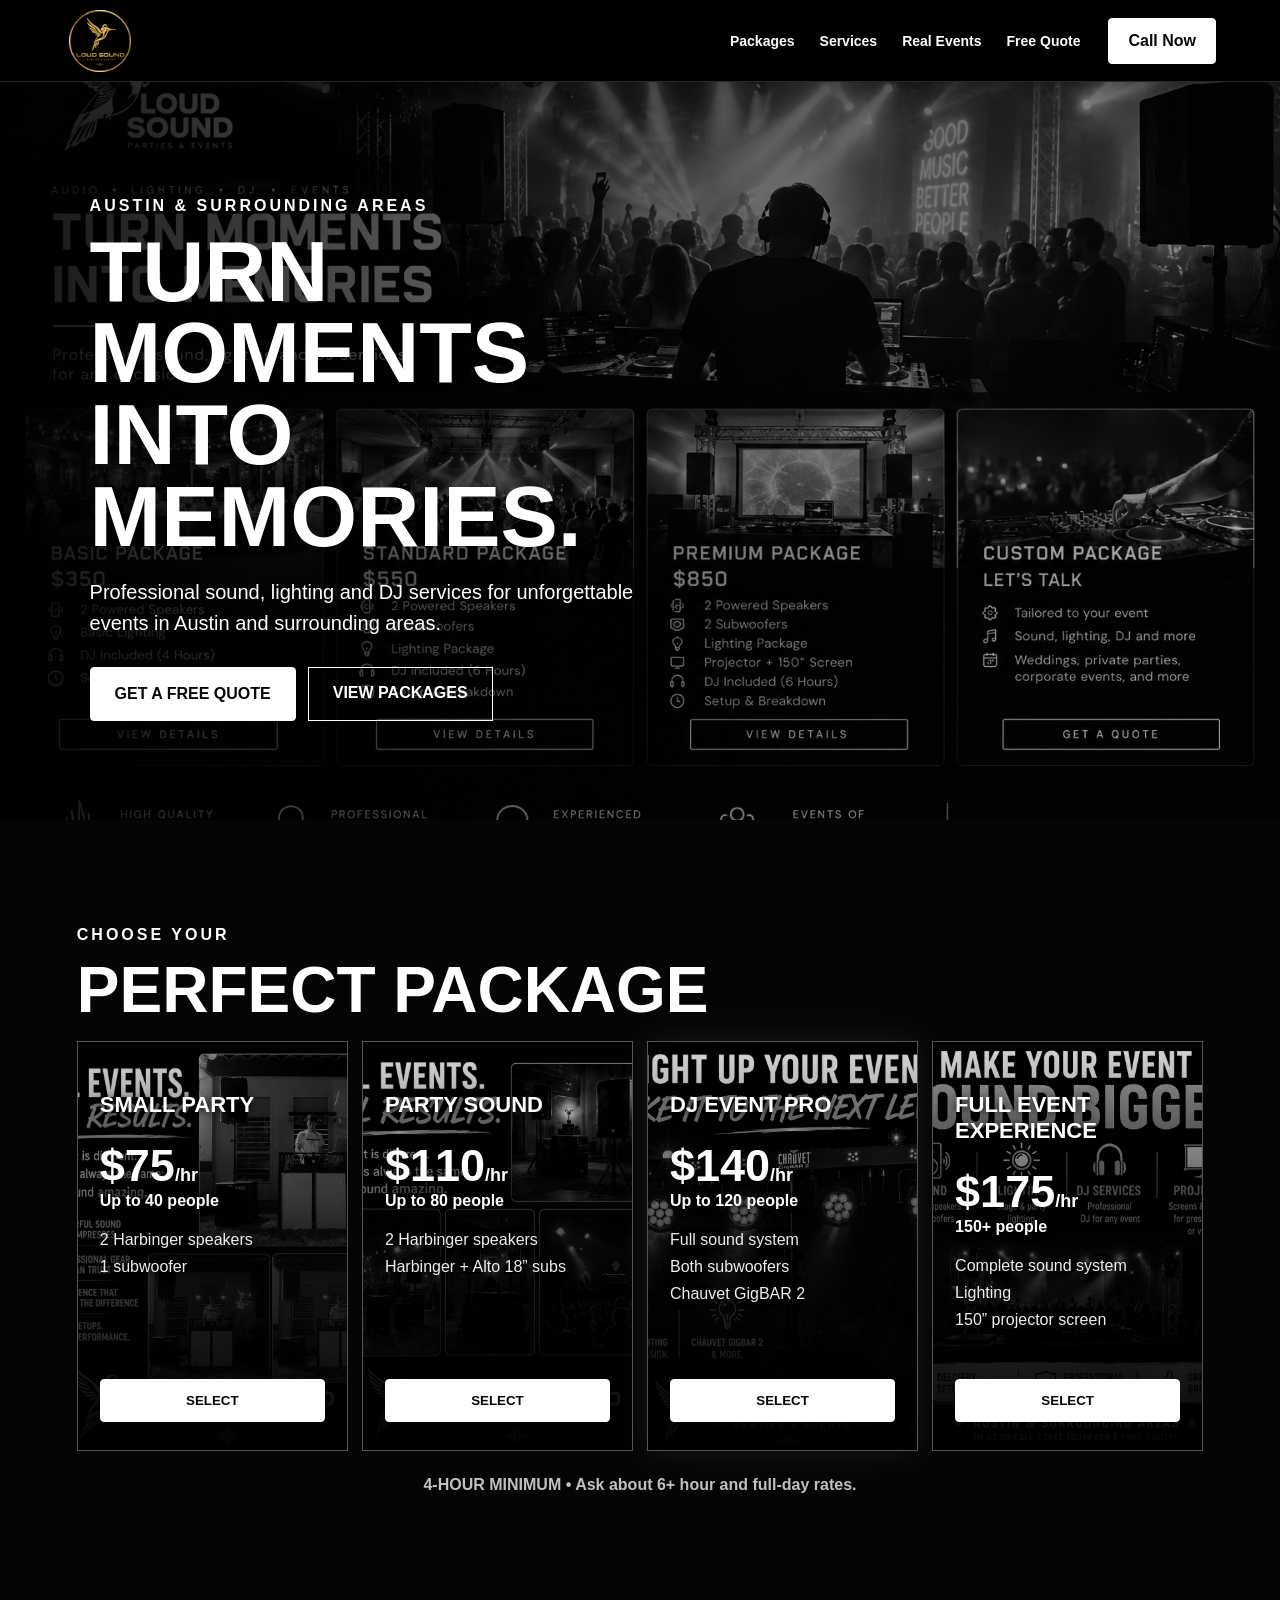
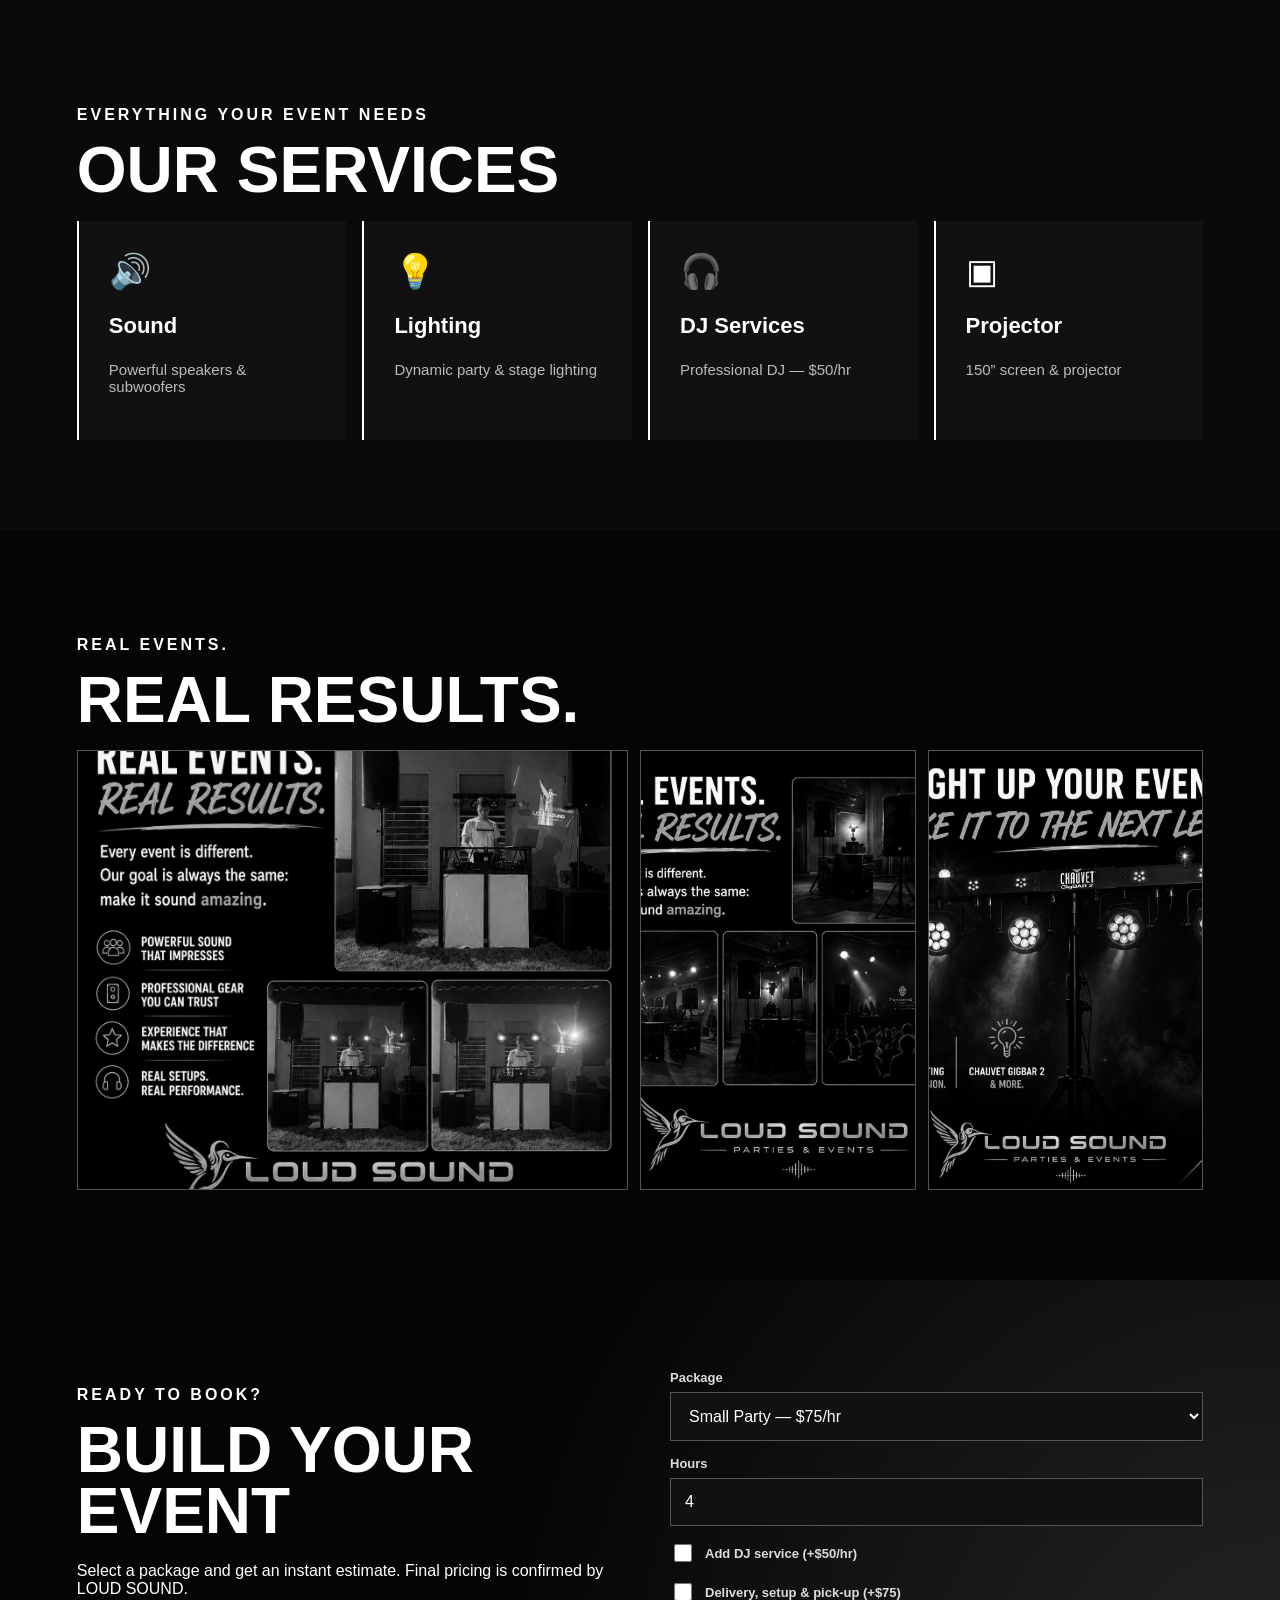
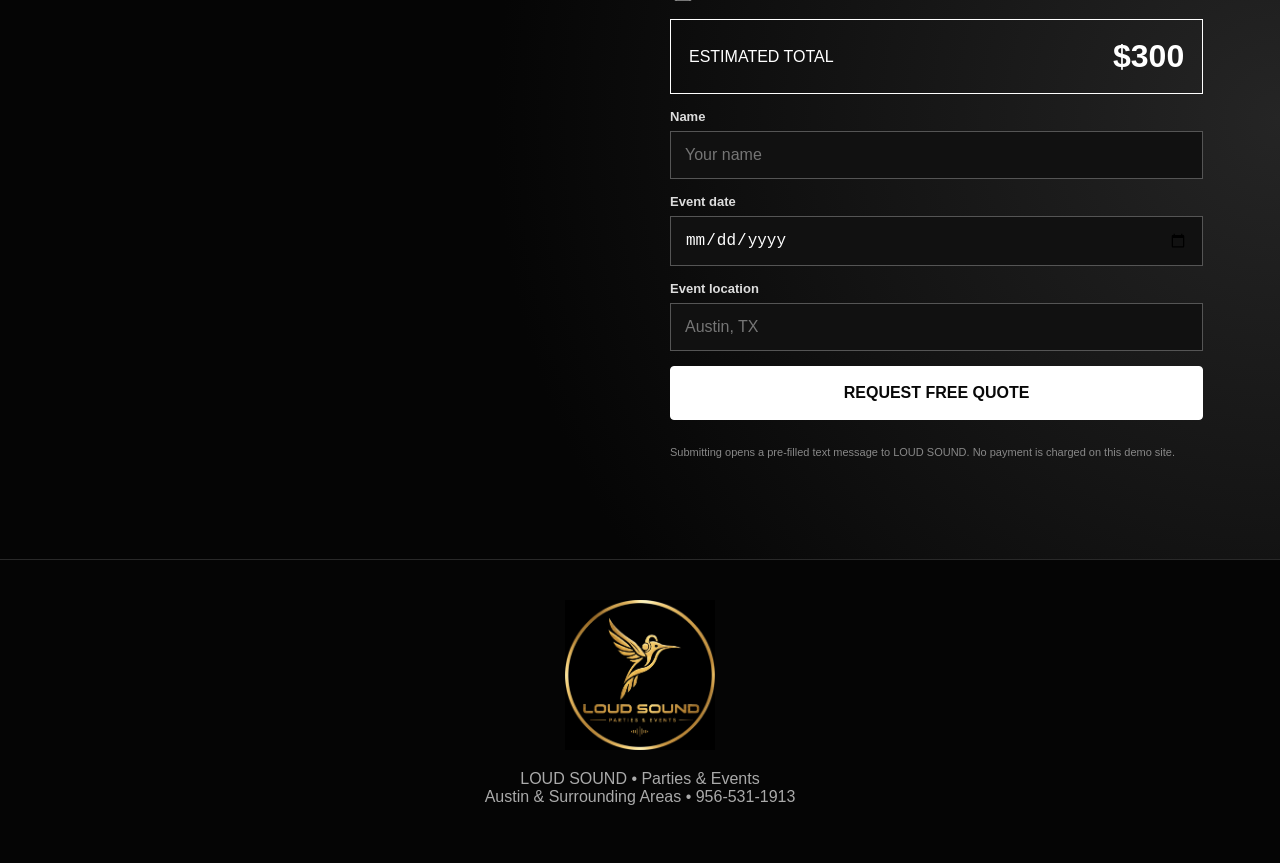
==== loud-sound-site/index.html @ 15656f8d "Add files via upload" ====
<!doctype html>
<html lang="en">
<head>
<meta charset="utf-8"><meta name="viewport" content="width=device-width,initial-scale=1">
<title>LOUD SOUND | Parties & Events</title>
<link rel="stylesheet" href="styles.css">
</head>
<body>
<header>
  <img class="logo" src="assets/E54BDA47-9BDC-4782-9BD8-4FC341D294BD.png" alt="Loud Sound logo">
  <nav><a href="#packages">Packages</a><a href="#services">Services</a><a href="#events">Real Events</a><a href="#quote">Free Quote</a></nav>
  <a class="btn" href="tel:+19565311913">Call Now</a>
</header>

<main>
<section class="hero">
 <div class="shade"></div>
 <div class="hero-content">
   <p class="eyebrow">AUSTIN & SURROUNDING AREAS</p>
   <h1>TURN MOMENTS<br><span>INTO MEMORIES.</span></h1>
   <p>Professional sound, lighting and DJ services for unforgettable events in Austin and surrounding areas.</p>
   <div class="actions"><a class="btn big" href="#quote">GET A FREE QUOTE</a><a class="ghost big" href="#packages">VIEW PACKAGES</a></div>
 </div>
</section>

<section id="packages" class="section">
 <p class="eyebrow">CHOOSE YOUR</p><h2>PERFECT <span>PACKAGE</span></h2>
 <div class="cards">
  <article class="card"><h3>Small Party</h3><div class="price">$75<span>/hr</span></div><b>Up to 40 people</b><p>2 Harbinger speakers<br>1 subwoofer</p><button data-package="Small Party" data-rate="75">SELECT</button></article>
  <article class="card"><h3>Party Sound</h3><div class="price">$110<span>/hr</span></div><b>Up to 80 people</b><p>2 Harbinger speakers<br>Harbinger + Alto 18” subs</p><button data-package="Party Sound" data-rate="110">SELECT</button></article>
  <article class="card featured"><h3>DJ Event Pro</h3><div class="price">$140<span>/hr</span></div><b>Up to 120 people</b><p>Full sound system<br>Both subwoofers<br>Chauvet GigBAR 2</p><button data-package="DJ Event Pro" data-rate="140">SELECT</button></article>
  <article class="card"><h3>Full Event Experience</h3><div class="price">$175<span>/hr</span></div><b>150+ people</b><p>Complete sound system<br>Lighting<br>150” projector screen</p><button data-package="Full Event Experience" data-rate="175">SELECT</button></article>
 </div>
 <p class="minimum">4-HOUR MINIMUM • Ask about 6+ hour and full-day rates.</p>
</section>

<section id="services" class="section dark">
 <p class="eyebrow">EVERYTHING YOUR EVENT NEEDS</p><h2>OUR <span>SERVICES</span></h2>
 <div class="services">
  <div>🔊<h3>Sound</h3><p>Powerful speakers & subwoofers</p></div>
  <div>💡<h3>Lighting</h3><p>Dynamic party & stage lighting</p></div>
  <div>🎧<h3>DJ Services</h3><p>Professional DJ — $50/hr</p></div>
  <div>▣<h3>Projector</h3><p>150” screen & projector</p></div>
 </div>
</section>

<section id="events" class="section">
 <p class="eyebrow">REAL EVENTS.</p><h2>REAL <span>RESULTS.</span></h2>
 <div class="gallery">
   <img src="assets/34409E41-3EBE-449E-A57C-2C82288E6B5F.jpeg" alt="Loud Sound event">
   <img src="assets/234F46CE-73BF-428A-83E0-2ACF09E4C75F.jpeg" alt="Event sound setup">
   <img src="assets/3259610C-8F68-4B33-BF5E-3EFCB8B640C1.jpeg" alt="Event lighting">
 </div>
</section>

<section id="quote" class="section quote">
 <div>
  <p class="eyebrow">READY TO BOOK?</p><h2>BUILD YOUR <span>EVENT</span></h2>
  <p>Select a package and get an instant estimate. Final pricing is confirmed by LOUD SOUND.</p>
 </div>
 <form id="quoteForm">
  <label>Package<select id="package">
    <option value="75">Small Party — $75/hr</option><option value="110">Party Sound — $110/hr</option>
    <option value="140">DJ Event Pro — $140/hr</option><option value="175">Full Event Experience — $175/hr</option>
  </select></label>
  <label>Hours<input id="hours" type="number" min="4" value="4"></label>
  <label class="check"><input id="dj" type="checkbox"> Add DJ service (+$50/hr)</label>
  <label class="check"><input id="delivery" type="checkbox"> Delivery, setup & pick-up (+$75)</label>
  <div class="estimate">ESTIMATED TOTAL <strong id="total">$300</strong></div>
  <label>Name<input id="name" required placeholder="Your name"></label>
  <label>Event date<input id="date" type="date"></label>
  <label>Event location<input id="location" placeholder="Austin, TX"></label>
  <button class="submit" type="submit">REQUEST FREE QUOTE</button>
  <p class="fine">Submitting opens a pre-filled text message to LOUD SOUND. No payment is charged on this demo site.</p>
 </form>
</section>
</main>

<footer><img src="assets/E54BDA47-9BDC-4782-9BD8-4FC341D294BD.png" alt=""><p>LOUD SOUND • Parties & Events<br>Austin & Surrounding Areas • 956-531-1913</p></footer>
<script src="script.js"></script>
</body></html>
---- loud-sound-site/styles.css ----
*{box-sizing:border-box}html{scroll-behavior:smooth}body{margin:0;background:#050505;color:#fff;font-family:Arial,Helvetica,sans-serif}a{color:inherit;text-decoration:none}header{height:82px;display:flex;align-items:center;gap:28px;padding:10px 5vw;position:sticky;top:0;z-index:20;background:rgba(0,0,0,.92);border-bottom:1px solid #2a210d}.logo{width:72px;height:62px;object-fit:contain}nav{display:flex;gap:25px;margin-left:auto}nav a{font-size:14px;font-weight:700}.btn,.card button,.submit{background:linear-gradient(135deg,#c88708,#ffd766);color:#080808;border:0;padding:13px 19px;font-weight:900;border-radius:4px;cursor:pointer}.hero{min-height:76vh;position:relative;display:flex;align-items:center;background:url('assets/99D091D6-4FCC-42ED-9CE7-11D3C9F024B0.jpeg') center/cover}.shade{position:absolute;inset:0;background:linear-gradient(90deg,rgba(0,0,0,.96) 10%,rgba(0,0,0,.55),rgba(0,0,0,.2))}.hero-content{position:relative;max-width:760px;padding:70px 7vw}.eyebrow{letter-spacing:3px;color:#e9ae2e;font-weight:900}.hero h1,.section h2{font-size:clamp(44px,7vw,86px);line-height:.95;margin:12px 0 20px}.hero h1 span,.section h2 span{color:#e9ae2e}.hero-content>p:not(.eyebrow){font-size:20px;line-height:1.55;max-width:650px}.actions{display:flex;gap:12px;margin-top:28px}.big{padding:17px 24px}.ghost{border:1px solid #e9ae2e;padding:16px 24px;font-weight:900}.section{padding:90px 6vw;max-width:1500px;margin:auto}.section h2{font-size:clamp(40px,5vw,70px)}.cards{display:grid;grid-template-columns:repeat(4,1fr);gap:16px}.card{border:1px solid #8f650f;padding:28px 22px;background:linear-gradient(#101010,#050505);min-height:330px;display:flex;flex-direction:column}.card.featured{box-shadow:0 0 35px rgba(230,165,30,.18)}.card h3{text-transform:uppercase;font-size:22px}.price{font-size:45px;font-weight:900;color:#e9ae2e}.price span{font-size:18px;color:#fff}.card p{line-height:1.7;color:#d4d4d4}.card button{margin-top:auto}.minimum{text-align:center;margin-top:25px;color:#e9ae2e;font-weight:800}.dark{max-width:none;background:#0b0b0b}.dark>*{max-width:1320px;margin-left:auto;margin-right:auto}.services{display:grid;grid-template-columns:repeat(4,1fr);gap:16px}.services>div{padding:30px;border-left:2px solid #e9ae2e;background:#111;font-size:34px}.services h3{font-size:22px}.services p{font-size:15px;color:#bbb}.gallery{display:grid;grid-template-columns:2fr 1fr 1fr;gap:12px}.gallery img{width:100%;height:440px;object-fit:cover;border:1px solid #9a6c13}.quote{display:grid;grid-template-columns:1fr 1fr;gap:60px;background:radial-gradient(circle at right,#2a1b04,#050505 55%);max-width:none}.quote>div,.quote>form{max-width:650px}.quote>div{margin-left:auto}form{display:grid;gap:15px}label{display:grid;gap:7px;font-size:13px;font-weight:800;color:#ddd}input,select{background:#111;border:1px solid #51421f;color:#fff;padding:14px;font-size:16px}.check{display:flex;align-items:center;gap:10px}.check input{width:18px;height:18px}.estimate{border:1px solid #e9ae2e;padding:18px;display:flex;justify-content:space-between;align-items:center}.estimate strong{font-size:32px;color:#e9ae2e}.submit{font-size:16px;padding:17px}.fine{font-size:11px;color:#888}footer{padding:40px;text-align:center;border-top:1px solid #2a210d;color:#aaa}footer img{width:150px} @media(max-width:900px){header nav{display:none}.cards,.services{grid-template-columns:1fr 1fr}.gallery{grid-template-columns:1fr}.gallery img{height:320px}.quote{grid-template-columns:1fr}.quote>div{margin-left:0}.hero{min-height:70vh}.hero-content{padding:50px 6vw}}@media(max-width:560px){header{height:70px}.logo{width:58px}.btn{padding:10px 12px}.cards,.services{grid-template-columns:1fr}.section{padding:65px 5vw}.hero h1{font-size:48px}.actions{flex-direction:column}.gallery img{height:260px}}
/* V2 — cinematic event-photo treatment */
body{background:#050505;color:#fff}
header{border-bottom:1px solid #292929}
.hero{background-image:url('assets/hero-reference.png');background-position:center;background-size:cover;min-height:82vh}
.shade{background:linear-gradient(90deg,rgba(0,0,0,.92) 0%,rgba(0,0,0,.56) 46%,rgba(0,0,0,.28) 100%)}
.eyebrow,.hero h1 span,.section h2 span,.price,.minimum,.estimate strong{color:#fff}
.btn,.card button,.submit{background:#fff;color:#080808;border:1px solid #fff}
.ghost{border-color:#fff}
.cards{gap:14px}
.card{position:relative;overflow:hidden;border:1px solid #555;background:#111;min-height:410px;isolation:isolate;text-shadow:0 1px 8px #000}
.card::before{content:"";position:absolute;inset:0;background-position:center;background-size:cover;filter:grayscale(1);z-index:-2;transform:scale(1.02)}
.card::after{content:"";position:absolute;inset:0;background:linear-gradient(180deg,rgba(0,0,0,.12),rgba(0,0,0,.68) 45%,rgba(0,0,0,.96));z-index:-1}
.card:nth-child(1)::before{background-image:url('assets/34409E41-3EBE-449E-A57C-2C82288E6B5F.jpeg')}
.card:nth-child(2)::before{background-image:url('assets/234F46CE-73BF-428A-83E0-2ACF09E4C75F.jpeg')}
.card:nth-child(3)::before{background-image:url('assets/3259610C-8F68-4B33-BF5E-3EFCB8B640C1.jpeg')}
.card:nth-child(4)::before{background-image:url('assets/99D091D6-4FCC-42ED-9CE7-11D3C9F024B0.jpeg')}
.card.featured{box-shadow:0 0 30px rgba(255,255,255,.08)}
.card p{color:#eee}.minimum{opacity:.75}
.dark{background:#0a0a0a}.services>div{border-left:2px solid #fff;background:#111}
.gallery img{filter:grayscale(1);border-color:#555}
.quote{background:radial-gradient(circle at right,#252525,#050505 58%)}
input,select{border-color:#555}.estimate{border-color:#fff}
footer{border-top-color:#292929}
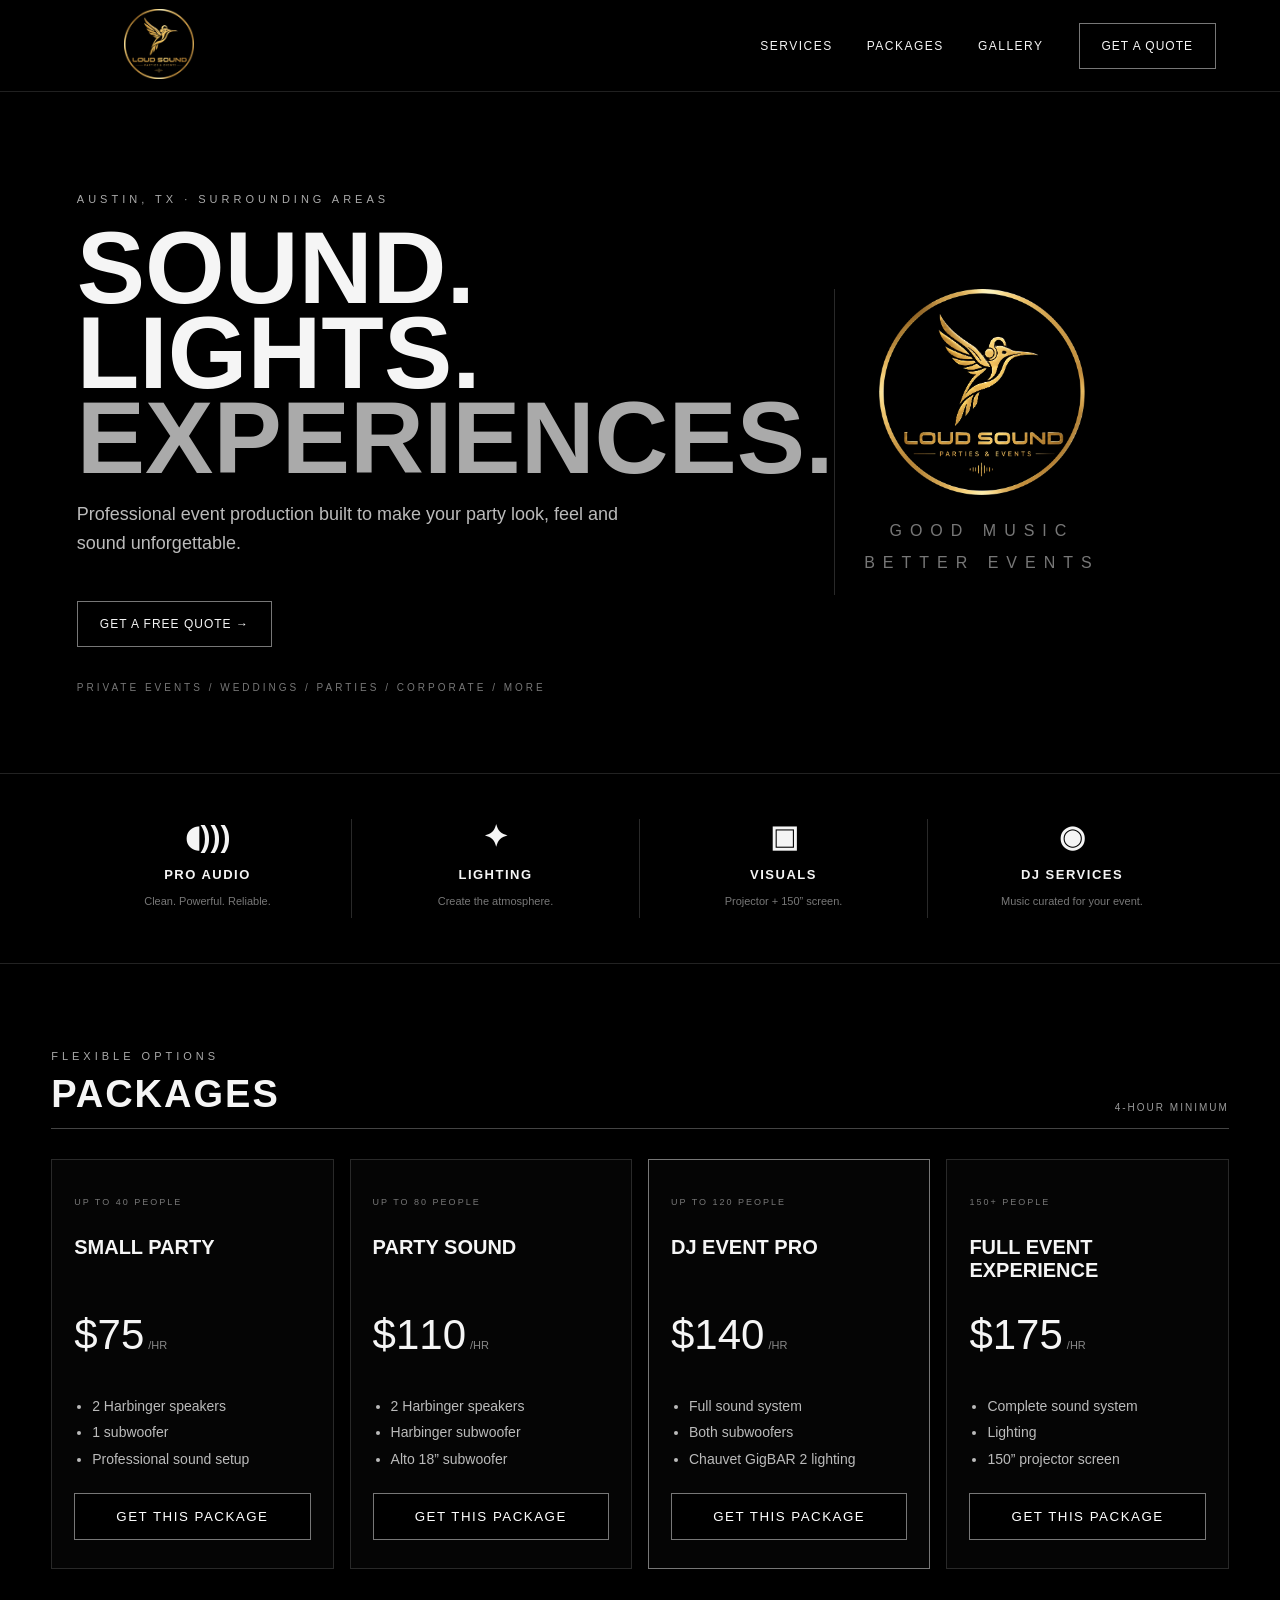
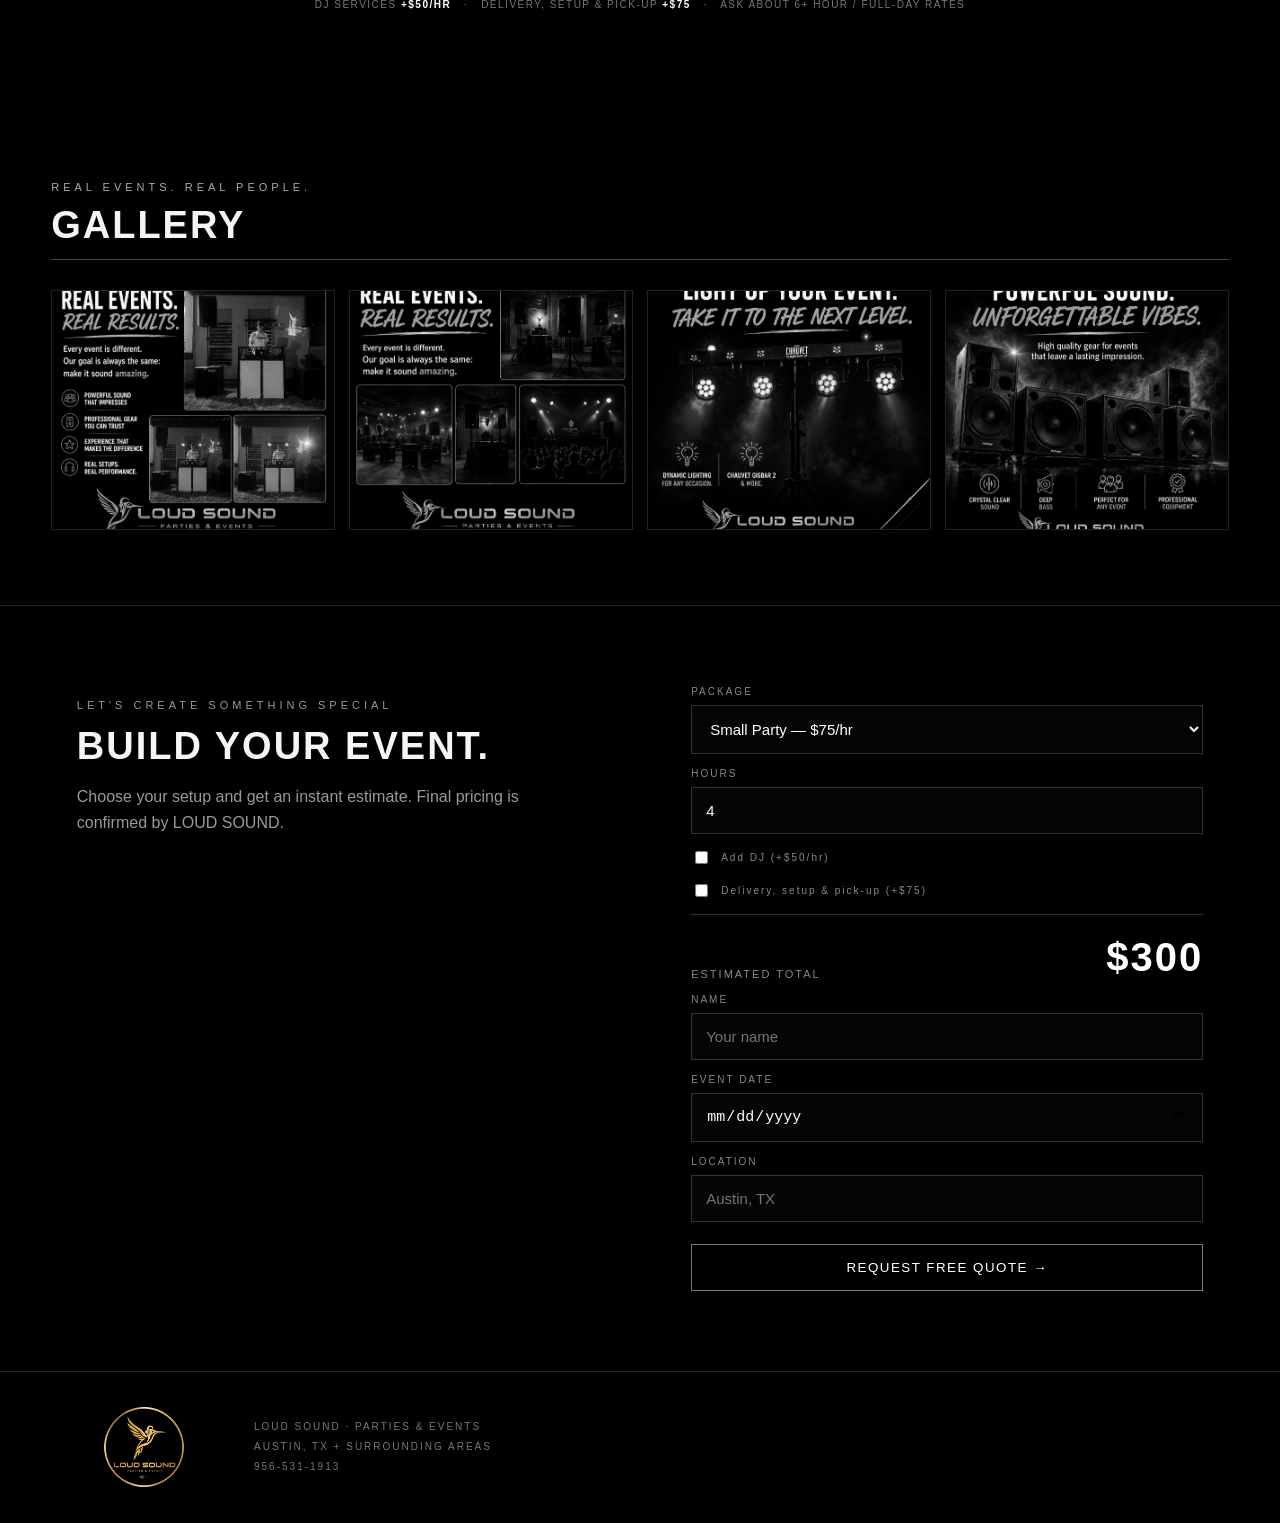
==== commit b2e9f138: "Add files via upload" ====
--- a/loud-sound-site/index.html
+++ b/loud-sound-site/index.html
@@ -1,81 +1,12 @@
-<!doctype html>
-<html lang="en">
-<head>
-<meta charset="utf-8"><meta name="viewport" content="width=device-width,initial-scale=1">
-<title>LOUD SOUND | Parties & Events</title>
-<link rel="stylesheet" href="styles.css">
-</head>
-<body>
-<header>
-  <img class="logo" src="assets/E54BDA47-9BDC-4782-9BD8-4FC341D294BD.png" alt="Loud Sound logo">
-  <nav><a href="#packages">Packages</a><a href="#services">Services</a><a href="#events">Real Events</a><a href="#quote">Free Quote</a></nav>
-  <a class="btn" href="tel:+19565311913">Call Now</a>
-</header>
-
-<main>
-<section class="hero">
- <div class="shade"></div>
- <div class="hero-content">
-   <p class="eyebrow">AUSTIN & SURROUNDING AREAS</p>
-   <h1>TURN MOMENTS<br><span>INTO MEMORIES.</span></h1>
-   <p>Professional sound, lighting and DJ services for unforgettable events in Austin and surrounding areas.</p>
-   <div class="actions"><a class="btn big" href="#quote">GET A FREE QUOTE</a><a class="ghost big" href="#packages">VIEW PACKAGES</a></div>
- </div>
-</section>
-
-<section id="packages" class="section">
- <p class="eyebrow">CHOOSE YOUR</p><h2>PERFECT <span>PACKAGE</span></h2>
- <div class="cards">
-  <article class="card"><h3>Small Party</h3><div class="price">$75<span>/hr</span></div><b>Up to 40 people</b><p>2 Harbinger speakers<br>1 subwoofer</p><button data-package="Small Party" data-rate="75">SELECT</button></article>
-  <article class="card"><h3>Party Sound</h3><div class="price">$110<span>/hr</span></div><b>Up to 80 people</b><p>2 Harbinger speakers<br>Harbinger + Alto 18” subs</p><button data-package="Party Sound" data-rate="110">SELECT</button></article>
-  <article class="card featured"><h3>DJ Event Pro</h3><div class="price">$140<span>/hr</span></div><b>Up to 120 people</b><p>Full sound system<br>Both subwoofers<br>Chauvet GigBAR 2</p><button data-package="DJ Event Pro" data-rate="140">SELECT</button></article>
-  <article class="card"><h3>Full Event Experience</h3><div class="price">$175<span>/hr</span></div><b>150+ people</b><p>Complete sound system<br>Lighting<br>150” projector screen</p><button data-package="Full Event Experience" data-rate="175">SELECT</button></article>
- </div>
- <p class="minimum">4-HOUR MINIMUM • Ask about 6+ hour and full-day rates.</p>
-</section>
-
-<section id="services" class="section dark">
- <p class="eyebrow">EVERYTHING YOUR EVENT NEEDS</p><h2>OUR <span>SERVICES</span></h2>
- <div class="services">
-  <div>🔊<h3>Sound</h3><p>Powerful speakers & subwoofers</p></div>
-  <div>💡<h3>Lighting</h3><p>Dynamic party & stage lighting</p></div>
-  <div>🎧<h3>DJ Services</h3><p>Professional DJ — $50/hr</p></div>
-  <div>▣<h3>Projector</h3><p>150” screen & projector</p></div>
- </div>
-</section>
-
-<section id="events" class="section">
- <p class="eyebrow">REAL EVENTS.</p><h2>REAL <span>RESULTS.</span></h2>
- <div class="gallery">
-   <img src="assets/34409E41-3EBE-449E-A57C-2C82288E6B5F.jpeg" alt="Loud Sound event">
-   <img src="assets/234F46CE-73BF-428A-83E0-2ACF09E4C75F.jpeg" alt="Event sound setup">
-   <img src="assets/3259610C-8F68-4B33-BF5E-3EFCB8B640C1.jpeg" alt="Event lighting">
- </div>
-</section>
-
-<section id="quote" class="section quote">
- <div>
-  <p class="eyebrow">READY TO BOOK?</p><h2>BUILD YOUR <span>EVENT</span></h2>
-  <p>Select a package and get an instant estimate. Final pricing is confirmed by LOUD SOUND.</p>
- </div>
- <form id="quoteForm">
-  <label>Package<select id="package">
-    <option value="75">Small Party — $75/hr</option><option value="110">Party Sound — $110/hr</option>
-    <option value="140">DJ Event Pro — $140/hr</option><option value="175">Full Event Experience — $175/hr</option>
-  </select></label>
-  <label>Hours<input id="hours" type="number" min="4" value="4"></label>
-  <label class="check"><input id="dj" type="checkbox"> Add DJ service (+$50/hr)</label>
-  <label class="check"><input id="delivery" type="checkbox"> Delivery, setup & pick-up (+$75)</label>
-  <div class="estimate">ESTIMATED TOTAL <strong id="total">$300</strong></div>
-  <label>Name<input id="name" required placeholder="Your name"></label>
-  <label>Event date<input id="date" type="date"></label>
-  <label>Event location<input id="location" placeholder="Austin, TX"></label>
-  <button class="submit" type="submit">REQUEST FREE QUOTE</button>
-  <p class="fine">Submitting opens a pre-filled text message to LOUD SOUND. No payment is charged on this demo site.</p>
- </form>
-</section>
-</main>
-
-<footer><img src="assets/E54BDA47-9BDC-4782-9BD8-4FC341D294BD.png" alt=""><p>LOUD SOUND • Parties & Events<br>Austin & Surrounding Areas • 956-531-1913</p></footer>
-<script src="script.js"></script>
-</body></html>+<!doctype html><html lang="en"><head><meta charset="utf-8"><meta name="viewport" content="width=device-width,initial-scale=1"><meta name="theme-color" content="#000"><title>LOUD SOUND | Parties & Events</title><link rel="stylesheet" href="styles.css"></head><body>
+<header><a href="#top"><img class="logo" src="assets/E54BDA47-9BDC-4782-9BD8-4FC341D294BD.png" alt="LOUD SOUND"></a><nav><a href="#services">SERVICES</a><a href="#packages">PACKAGES</a><a href="#gallery">GALLERY</a></nav><a class="outline" href="#quote">GET A QUOTE</a></header>
+<main id="top"><section class="hero"><div><p class="eyebrow">AUSTIN, TX · SURROUNDING AREAS</p><h1>SOUND.<br>LIGHTS.<br><span>EXPERIENCES.</span></h1><p class="lead">Professional event production built to make your party look, feel and sound unforgettable.</p><a class="cta" href="#quote">GET A FREE QUOTE →</a><p class="micro">PRIVATE EVENTS / WEDDINGS / PARTIES / CORPORATE / MORE</p></div><div class="hero-mark"><img src="assets/E54BDA47-9BDC-4782-9BD8-4FC341D294BD.png" alt="LOUD SOUND logo"><p>GOOD MUSIC<br>BETTER EVENTS</p></div></section>
+<section id="services" class="services"><div><b>◖)))</b><h3>PRO AUDIO</h3><p>Clean. Powerful. Reliable.</p></div><div><b>✦</b><h3>LIGHTING</h3><p>Create the atmosphere.</p></div><div><b>▣</b><h3>VISUALS</h3><p>Projector + 150” screen.</p></div><div><b>◉</b><h3>DJ SERVICES</h3><p>Music curated for your event.</p></div></section>
+<section id="packages" class="section"><div class="sectionhead"><div><p class="eyebrow">FLEXIBLE OPTIONS</p><h2>PACKAGES</h2></div><span>4-HOUR MINIMUM</span></div><div class="cards">
+<article><p class="tag">UP TO 40 PEOPLE</p><h3>SMALL PARTY</h3><div class="price">$75<small>/HR</small></div><ul><li>2 Harbinger speakers</li><li>1 subwoofer</li><li>Professional sound setup</li></ul><button data-package="75">GET THIS PACKAGE</button></article>
+<article><p class="tag">UP TO 80 PEOPLE</p><h3>PARTY SOUND</h3><div class="price">$110<small>/HR</small></div><ul><li>2 Harbinger speakers</li><li>Harbinger subwoofer</li><li>Alto 18” subwoofer</li></ul><button data-package="110">GET THIS PACKAGE</button></article>
+<article class="featured"><p class="tag">UP TO 120 PEOPLE</p><h3>DJ EVENT PRO</h3><div class="price">$140<small>/HR</small></div><ul><li>Full sound system</li><li>Both subwoofers</li><li>Chauvet GigBAR 2 lighting</li></ul><button data-package="140">GET THIS PACKAGE</button></article>
+<article><p class="tag">150+ PEOPLE</p><h3>FULL EVENT EXPERIENCE</h3><div class="price">$175<small>/HR</small></div><ul><li>Complete sound system</li><li>Lighting</li><li>150” projector screen</li></ul><button data-package="175">GET THIS PACKAGE</button></article></div><p class="addons">DJ SERVICES <b>+$50/HR</b> &nbsp; · &nbsp; DELIVERY, SETUP & PICK-UP <b>+$75</b> &nbsp; · &nbsp; ASK ABOUT 6+ HOUR / FULL-DAY RATES</p></section>
+<section id="gallery" class="section"><div class="sectionhead"><div><p class="eyebrow">REAL EVENTS. REAL PEOPLE.</p><h2>GALLERY</h2></div></div><div class="gallery"><img src="assets/34409E41-3EBE-449E-A57C-2C82288E6B5F.jpeg"><img src="assets/234F46CE-73BF-428A-83E0-2ACF09E4C75F.jpeg"><img src="assets/3259610C-8F68-4B33-BF5E-3EFCB8B640C1.jpeg"><img src="assets/AB4E45D4-9F2A-445E-8DA5-3A69B4299001.jpeg"></div></section>
+<section id="quote" class="quote"><div><p class="eyebrow">LET'S CREATE SOMETHING SPECIAL</p><h2>BUILD YOUR EVENT.</h2><p>Choose your setup and get an instant estimate. Final pricing is confirmed by LOUD SOUND.</p></div><form id="quoteForm"><label>PACKAGE<select id="package"><option value="75">Small Party — $75/hr</option><option value="110">Party Sound — $110/hr</option><option value="140">DJ Event Pro — $140/hr</option><option value="175">Full Event Experience — $175/hr</option></select></label><label>HOURS<input id="hours" type="number" min="4" value="4"></label><label class="check"><input id="dj" type="checkbox"> Add DJ (+$50/hr)</label><label class="check"><input id="delivery" type="checkbox"> Delivery, setup & pick-up (+$75)</label><div class="total"><span>ESTIMATED TOTAL</span><strong id="total">$300</strong></div><label>NAME<input id="name" required placeholder="Your name"></label><label>EVENT DATE<input id="date" type="date"></label><label>LOCATION<input id="location" placeholder="Austin, TX"></label><button type="submit">REQUEST FREE QUOTE →</button></form></section></main>
+<footer><img src="assets/E54BDA47-9BDC-4782-9BD8-4FC341D294BD.png"><p>LOUD SOUND · PARTIES & EVENTS<br>AUSTIN, TX + SURROUNDING AREAS<br>956-531-1913</p></footer><script src="script.js"></script></body></html>
--- a/loud-sound-site/styles.css
+++ b/loud-sound-site/styles.css
@@ -1,24 +1 @@
-*{box-sizing:border-box}html{scroll-behavior:smooth}body{margin:0;background:#050505;color:#fff;font-family:Arial,Helvetica,sans-serif}a{color:inherit;text-decoration:none}header{height:82px;display:flex;align-items:center;gap:28px;padding:10px 5vw;position:sticky;top:0;z-index:20;background:rgba(0,0,0,.92);border-bottom:1px solid #2a210d}.logo{width:72px;height:62px;object-fit:contain}nav{display:flex;gap:25px;margin-left:auto}nav a{font-size:14px;font-weight:700}.btn,.card button,.submit{background:linear-gradient(135deg,#c88708,#ffd766);color:#080808;border:0;padding:13px 19px;font-weight:900;border-radius:4px;cursor:pointer}.hero{min-height:76vh;position:relative;display:flex;align-items:center;background:url('assets/99D091D6-4FCC-42ED-9CE7-11D3C9F024B0.jpeg') center/cover}.shade{position:absolute;inset:0;background:linear-gradient(90deg,rgba(0,0,0,.96) 10%,rgba(0,0,0,.55),rgba(0,0,0,.2))}.hero-content{position:relative;max-width:760px;padding:70px 7vw}.eyebrow{letter-spacing:3px;color:#e9ae2e;font-weight:900}.hero h1,.section h2{font-size:clamp(44px,7vw,86px);line-height:.95;margin:12px 0 20px}.hero h1 span,.section h2 span{color:#e9ae2e}.hero-content>p:not(.eyebrow){font-size:20px;line-height:1.55;max-width:650px}.actions{display:flex;gap:12px;margin-top:28px}.big{padding:17px 24px}.ghost{border:1px solid #e9ae2e;padding:16px 24px;font-weight:900}.section{padding:90px 6vw;max-width:1500px;margin:auto}.section h2{font-size:clamp(40px,5vw,70px)}.cards{display:grid;grid-template-columns:repeat(4,1fr);gap:16px}.card{border:1px solid #8f650f;padding:28px 22px;background:linear-gradient(#101010,#050505);min-height:330px;display:flex;flex-direction:column}.card.featured{box-shadow:0 0 35px rgba(230,165,30,.18)}.card h3{text-transform:uppercase;font-size:22px}.price{font-size:45px;font-weight:900;color:#e9ae2e}.price span{font-size:18px;color:#fff}.card p{line-height:1.7;color:#d4d4d4}.card button{margin-top:auto}.minimum{text-align:center;margin-top:25px;color:#e9ae2e;font-weight:800}.dark{max-width:none;background:#0b0b0b}.dark>*{max-width:1320px;margin-left:auto;margin-right:auto}.services{display:grid;grid-template-columns:repeat(4,1fr);gap:16px}.services>div{padding:30px;border-left:2px solid #e9ae2e;background:#111;font-size:34px}.services h3{font-size:22px}.services p{font-size:15px;color:#bbb}.gallery{display:grid;grid-template-columns:2fr 1fr 1fr;gap:12px}.gallery img{width:100%;height:440px;object-fit:cover;border:1px solid #9a6c13}.quote{display:grid;grid-template-columns:1fr 1fr;gap:60px;background:radial-gradient(circle at right,#2a1b04,#050505 55%);max-width:none}.quote>div,.quote>form{max-width:650px}.quote>div{margin-left:auto}form{display:grid;gap:15px}label{display:grid;gap:7px;font-size:13px;font-weight:800;color:#ddd}input,select{background:#111;border:1px solid #51421f;color:#fff;padding:14px;font-size:16px}.check{display:flex;align-items:center;gap:10px}.check input{width:18px;height:18px}.estimate{border:1px solid #e9ae2e;padding:18px;display:flex;justify-content:space-between;align-items:center}.estimate strong{font-size:32px;color:#e9ae2e}.submit{font-size:16px;padding:17px}.fine{font-size:11px;color:#888}footer{padding:40px;text-align:center;border-top:1px solid #2a210d;color:#aaa}footer img{width:150px} @media(max-width:900px){header nav{display:none}.cards,.services{grid-template-columns:1fr 1fr}.gallery{grid-template-columns:1fr}.gallery img{height:320px}.quote{grid-template-columns:1fr}.quote>div{margin-left:0}.hero{min-height:70vh}.hero-content{padding:50px 6vw}}@media(max-width:560px){header{height:70px}.logo{width:58px}.btn{padding:10px 12px}.cards,.services{grid-template-columns:1fr}.section{padding:65px 5vw}.hero h1{font-size:48px}.actions{flex-direction:column}.gallery img{height:260px}}
-/* V2 — cinematic event-photo treatment */
-body{background:#050505;color:#fff}
-header{border-bottom:1px solid #292929}
-.hero{background-image:url('assets/hero-reference.png');background-position:center;background-size:cover;min-height:82vh}
-.shade{background:linear-gradient(90deg,rgba(0,0,0,.92) 0%,rgba(0,0,0,.56) 46%,rgba(0,0,0,.28) 100%)}
-.eyebrow,.hero h1 span,.section h2 span,.price,.minimum,.estimate strong{color:#fff}
-.btn,.card button,.submit{background:#fff;color:#080808;border:1px solid #fff}
-.ghost{border-color:#fff}
-.cards{gap:14px}
-.card{position:relative;overflow:hidden;border:1px solid #555;background:#111;min-height:410px;isolation:isolate;text-shadow:0 1px 8px #000}
-.card::before{content:"";position:absolute;inset:0;background-position:center;background-size:cover;filter:grayscale(1);z-index:-2;transform:scale(1.02)}
-.card::after{content:"";position:absolute;inset:0;background:linear-gradient(180deg,rgba(0,0,0,.12),rgba(0,0,0,.68) 45%,rgba(0,0,0,.96));z-index:-1}
-.card:nth-child(1)::before{background-image:url('assets/34409E41-3EBE-449E-A57C-2C82288E6B5F.jpeg')}
-.card:nth-child(2)::before{background-image:url('assets/234F46CE-73BF-428A-83E0-2ACF09E4C75F.jpeg')}
-.card:nth-child(3)::before{background-image:url('assets/3259610C-8F68-4B33-BF5E-3EFCB8B640C1.jpeg')}
-.card:nth-child(4)::before{background-image:url('assets/99D091D6-4FCC-42ED-9CE7-11D3C9F024B0.jpeg')}
-.card.featured{box-shadow:0 0 30px rgba(255,255,255,.08)}
-.card p{color:#eee}.minimum{opacity:.75}
-.dark{background:#0a0a0a}.services>div{border-left:2px solid #fff;background:#111}
-.gallery img{filter:grayscale(1);border-color:#555}
-.quote{background:radial-gradient(circle at right,#252525,#050505 58%)}
-input,select{border-color:#555}.estimate{border-color:#fff}
-footer{border-top-color:#292929}
+*{box-sizing:border-box}html{scroll-behavior:smooth}body{margin:0;background:#000;color:#f5f5f5;font-family:Arial,Helvetica,sans-serif}a{color:inherit;text-decoration:none}header{height:92px;display:flex;align-items:center;padding:0 5vw;border-bottom:1px solid #202020;position:sticky;top:0;background:rgba(0,0,0,.94);z-index:9}header .logo{width:190px;max-height:70px;object-fit:contain}nav{margin-left:auto;display:flex;gap:34px;font-size:12px;letter-spacing:1.5px}.outline,.cta{border:1px solid #777;padding:15px 22px;margin-left:35px;display:inline-block;font-size:12px;letter-spacing:1px}.hero{min-height:600px;padding:90px 6vw 70px;display:grid;grid-template-columns:1.2fr .8fr;align-items:center;border-bottom:1px solid #222}.eyebrow{letter-spacing:4px;font-size:11px;color:#aaa}.hero h1{font-size:clamp(58px,8vw,110px);line-height:.83;margin:20px 0}.hero h1 span{color:#aaa}.lead{max-width:590px;color:#bbb;font-size:18px;line-height:1.6}.hero .cta{margin:25px 0 0}.micro{font-size:10px;letter-spacing:3px;color:#777;margin-top:35px}.hero-mark{text-align:center;border-left:1px solid #292929}.hero-mark img{width:min(380px,70%);max-height:330px;object-fit:contain}.hero-mark p{letter-spacing:8px;color:#777;line-height:2}.services{display:grid;grid-template-columns:repeat(4,1fr);padding:45px 5vw;border-bottom:1px solid #222}.services div{text-align:center;border-right:1px solid #292929}.services div:last-child{border:0}.services b{font-size:30px}.services h3{font-size:13px;letter-spacing:1.5px}.services p{font-size:11px;color:#777}.section{padding:75px 4vw}.sectionhead{display:flex;align-items:end;justify-content:space-between;border-bottom:1px solid #444;margin-bottom:30px}.sectionhead h2,.quote h2{font-size:38px;margin:5px 0 12px;letter-spacing:2px}.sectionhead>span{font-size:10px;letter-spacing:2px;margin-bottom:15px;color:#999}.cards{display:grid;grid-template-columns:repeat(4,1fr);gap:16px}.cards article{border:1px solid #292929;padding:28px 22px;min-height:410px;display:flex;flex-direction:column;background:#050505}.cards article.featured{border-color:#777}.tag{font-size:9px;letter-spacing:2px;color:#777}.cards h3{font-size:20px;min-height:50px}.price{font-size:42px;margin:5px 0 20px}.price small{font-size:11px;color:#888;margin-left:4px}.cards ul{padding-left:18px;color:#bbb;line-height:1.9;font-size:14px}.cards button,.quote button{margin-top:auto;background:#000;border:1px solid #777;color:#fff;padding:15px;letter-spacing:1.5px;cursor:pointer}.addons{text-align:center;color:#777;font-size:10px;letter-spacing:1.5px;margin-top:30px}.addons b{color:#fff}.gallery{display:grid;grid-template-columns:repeat(4,1fr);gap:14px}.gallery img{width:100%;height:240px;object-fit:cover;filter:grayscale(1);border:1px solid #222}.quote{padding:80px 6vw;border-top:1px solid #222;display:grid;grid-template-columns:1fr 1fr;gap:8vw}.quote>div p{color:#999;max-width:480px;line-height:1.6}.quote form{display:grid;gap:14px}.quote label{font-size:10px;letter-spacing:2px;color:#888;display:grid;gap:8px}.quote input,.quote select{background:#050505;border:1px solid #333;color:#fff;padding:14px;font-size:15px}.quote .check{display:flex;align-items:center;gap:10px}.total{display:flex;justify-content:space-between;align-items:end;border-top:1px solid #333;padding-top:20px;color:#888;font-size:11px;letter-spacing:2px}.total strong{font-size:40px;color:#fff}.quote button{margin-top:8px}footer{border-top:1px solid #222;padding:35px 5vw;display:flex;align-items:center;gap:30px;color:#777;font-size:10px;letter-spacing:2px;line-height:2}footer img{width:160px;max-height:80px;object-fit:contain}@media(max-width:800px){header{height:76px;padding:0 18px}header .logo{width:130px}nav{display:none}.outline{margin-left:auto;padding:11px 12px}.hero{grid-template-columns:1fr;padding:65px 22px}.hero-mark{border-left:0;border-top:1px solid #222;margin-top:60px;padding-top:40px}.hero-mark img{width:70%}.services{grid-template-columns:1fr 1fr;padding:20px}.services div{padding:25px 5px;border-bottom:1px solid #222}.cards{grid-template-columns:1fr}.gallery{grid-template-columns:1fr 1fr}.gallery img{height:180px}.quote{grid-template-columns:1fr;padding:60px 22px}.section{padding:60px 18px}.addons{line-height:2}.sectionhead>span{display:none}}
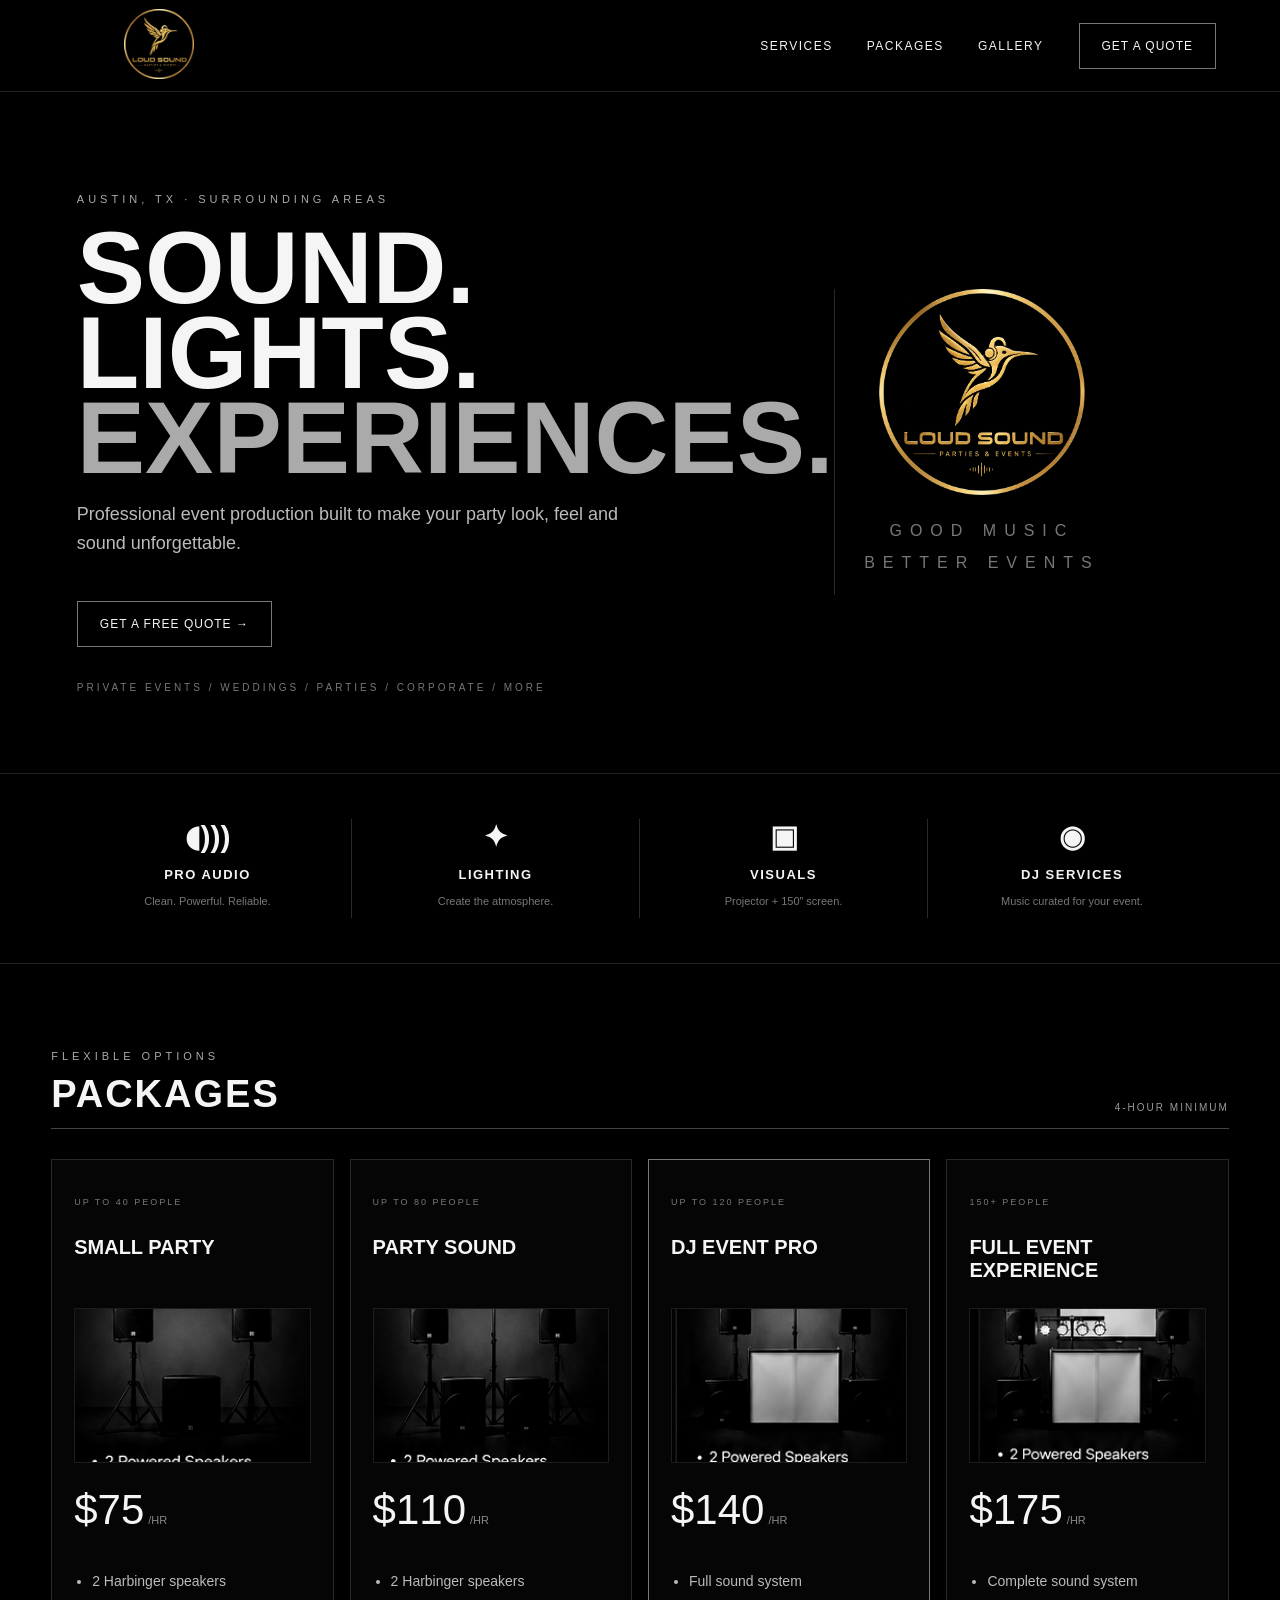
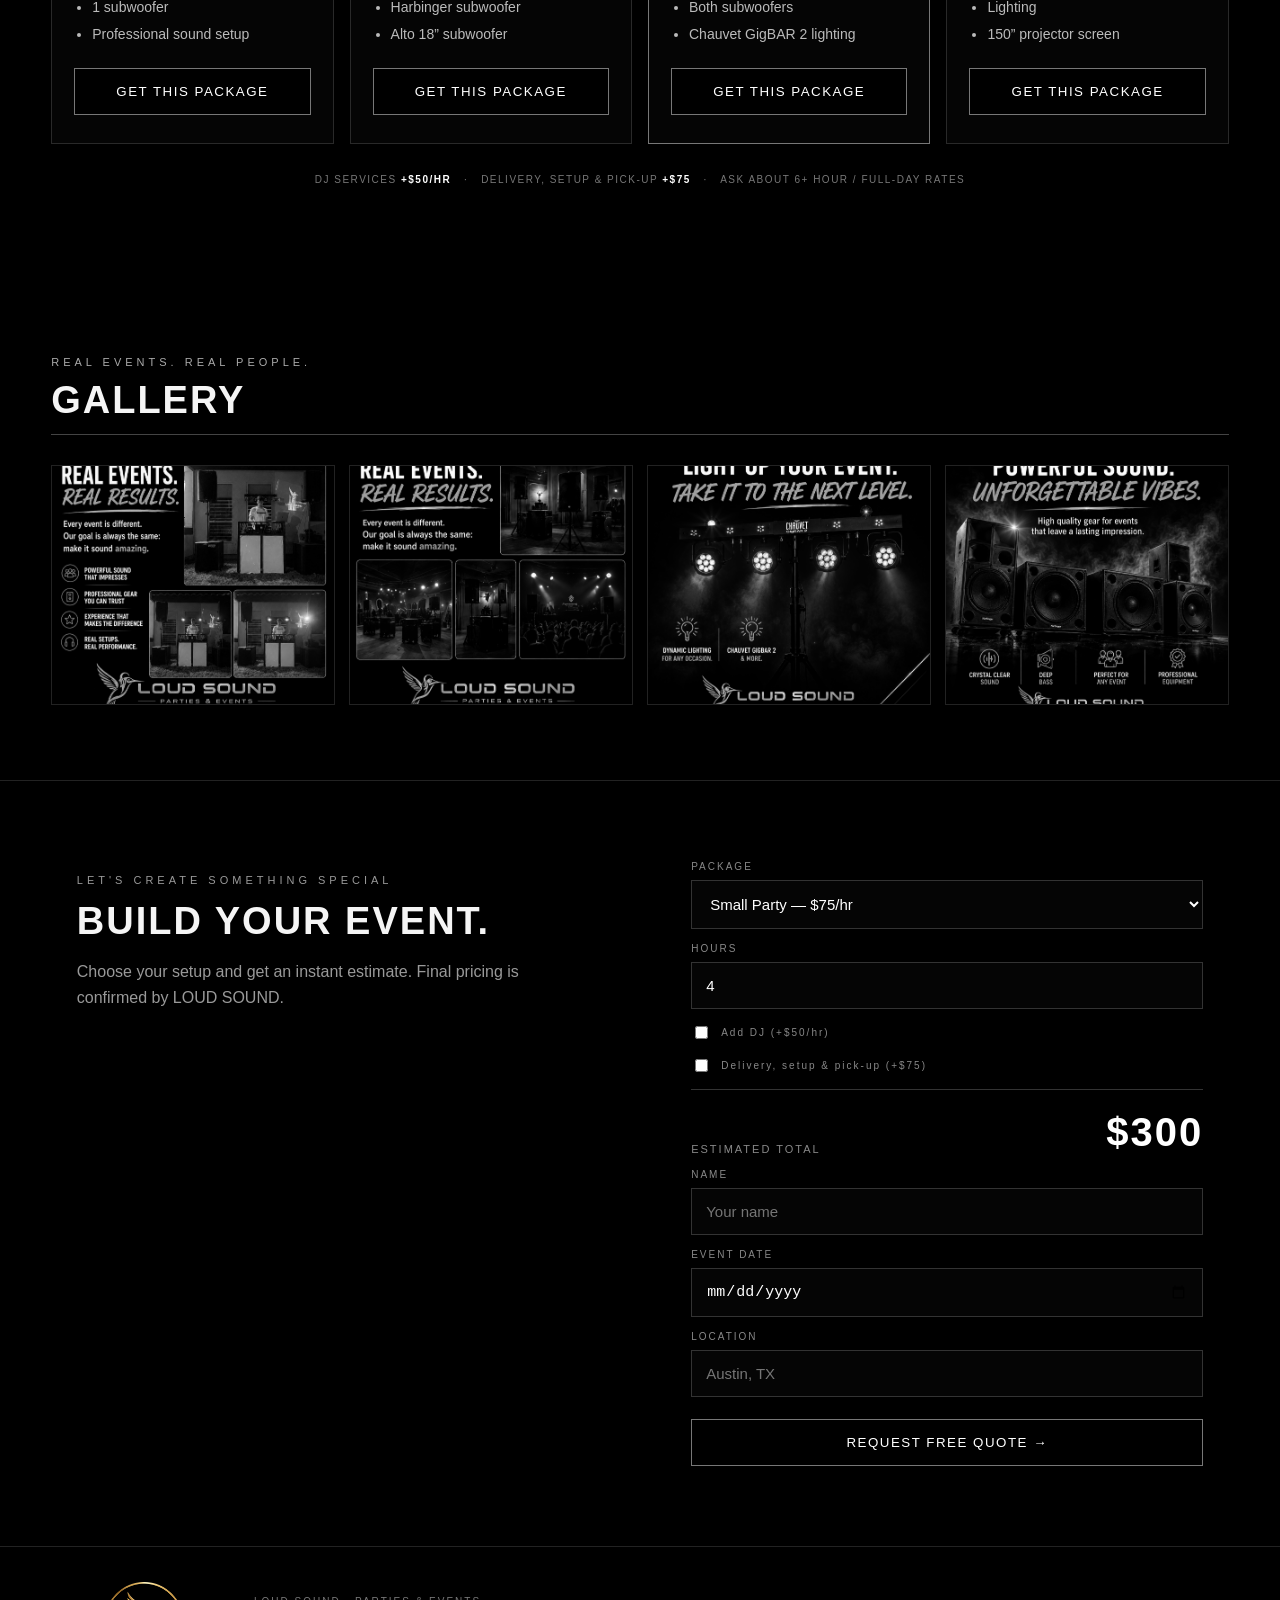
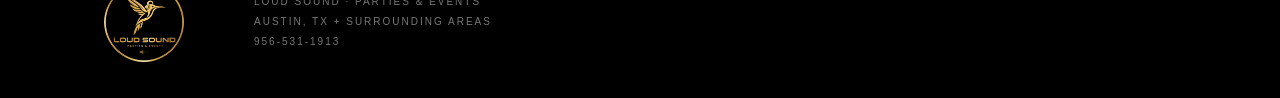
==== commit 34aec893: "Add files via upload" ====
--- a/loud-sound-site/index.html
+++ b/loud-sound-site/index.html
@@ -3,10 +3,10 @@
 <main id="top"><section class="hero"><div><p class="eyebrow">AUSTIN, TX · SURROUNDING AREAS</p><h1>SOUND.<br>LIGHTS.<br><span>EXPERIENCES.</span></h1><p class="lead">Professional event production built to make your party look, feel and sound unforgettable.</p><a class="cta" href="#quote">GET A FREE QUOTE →</a><p class="micro">PRIVATE EVENTS / WEDDINGS / PARTIES / CORPORATE / MORE</p></div><div class="hero-mark"><img src="assets/E54BDA47-9BDC-4782-9BD8-4FC341D294BD.png" alt="LOUD SOUND logo"><p>GOOD MUSIC<br>BETTER EVENTS</p></div></section>
 <section id="services" class="services"><div><b>◖)))</b><h3>PRO AUDIO</h3><p>Clean. Powerful. Reliable.</p></div><div><b>✦</b><h3>LIGHTING</h3><p>Create the atmosphere.</p></div><div><b>▣</b><h3>VISUALS</h3><p>Projector + 150” screen.</p></div><div><b>◉</b><h3>DJ SERVICES</h3><p>Music curated for your event.</p></div></section>
 <section id="packages" class="section"><div class="sectionhead"><div><p class="eyebrow">FLEXIBLE OPTIONS</p><h2>PACKAGES</h2></div><span>4-HOUR MINIMUM</span></div><div class="cards">
-<article><p class="tag">UP TO 40 PEOPLE</p><h3>SMALL PARTY</h3><div class="price">$75<small>/HR</small></div><ul><li>2 Harbinger speakers</li><li>1 subwoofer</li><li>Professional sound setup</li></ul><button data-package="75">GET THIS PACKAGE</button></article>
-<article><p class="tag">UP TO 80 PEOPLE</p><h3>PARTY SOUND</h3><div class="price">$110<small>/HR</small></div><ul><li>2 Harbinger speakers</li><li>Harbinger subwoofer</li><li>Alto 18” subwoofer</li></ul><button data-package="110">GET THIS PACKAGE</button></article>
-<article class="featured"><p class="tag">UP TO 120 PEOPLE</p><h3>DJ EVENT PRO</h3><div class="price">$140<small>/HR</small></div><ul><li>Full sound system</li><li>Both subwoofers</li><li>Chauvet GigBAR 2 lighting</li></ul><button data-package="140">GET THIS PACKAGE</button></article>
-<article><p class="tag">150+ PEOPLE</p><h3>FULL EVENT EXPERIENCE</h3><div class="price">$175<small>/HR</small></div><ul><li>Complete sound system</li><li>Lighting</li><li>150” projector screen</li></ul><button data-package="175">GET THIS PACKAGE</button></article></div><p class="addons">DJ SERVICES <b>+$50/HR</b> &nbsp; · &nbsp; DELIVERY, SETUP & PICK-UP <b>+$75</b> &nbsp; · &nbsp; ASK ABOUT 6+ HOUR / FULL-DAY RATES</p></section>
+<article><p class="tag">UP TO 40 PEOPLE</p><h3>SMALL PARTY</h3><img class="package-photo" src="assets/package-small.jpg" alt="Small party sound system"><div class="price">$75<small>/HR</small></div><ul><li>2 Harbinger speakers</li><li>1 subwoofer</li><li>Professional sound setup</li></ul><button data-package="75">GET THIS PACKAGE</button></article>
+<article><p class="tag">UP TO 80 PEOPLE</p><h3>PARTY SOUND</h3><img class="package-photo" src="assets/package-party.jpg" alt="Party sound system with subwoofers"><div class="price">$110<small>/HR</small></div><ul><li>2 Harbinger speakers</li><li>Harbinger subwoofer</li><li>Alto 18” subwoofer</li></ul><button data-package="110">GET THIS PACKAGE</button></article>
+<article class="featured"><p class="tag">UP TO 120 PEOPLE</p><h3>DJ EVENT PRO</h3><img class="package-photo" src="assets/package-dj-pro.jpg" alt="DJ event sound and lighting system"><div class="price">$140<small>/HR</small></div><ul><li>Full sound system</li><li>Both subwoofers</li><li>Chauvet GigBAR 2 lighting</li></ul><button data-package="140">GET THIS PACKAGE</button></article>
+<article><p class="tag">150+ PEOPLE</p><h3>FULL EVENT EXPERIENCE</h3><img class="package-photo" src="assets/package-full.jpg" alt="Full event sound lighting and projection system"><div class="price">$175<small>/HR</small></div><ul><li>Complete sound system</li><li>Lighting</li><li>150” projector screen</li></ul><button data-package="175">GET THIS PACKAGE</button></article></div><p class="addons">DJ SERVICES <b>+$50/HR</b> &nbsp; · &nbsp; DELIVERY, SETUP & PICK-UP <b>+$75</b> &nbsp; · &nbsp; ASK ABOUT 6+ HOUR / FULL-DAY RATES</p></section>
 <section id="gallery" class="section"><div class="sectionhead"><div><p class="eyebrow">REAL EVENTS. REAL PEOPLE.</p><h2>GALLERY</h2></div></div><div class="gallery"><img src="assets/34409E41-3EBE-449E-A57C-2C82288E6B5F.jpeg"><img src="assets/234F46CE-73BF-428A-83E0-2ACF09E4C75F.jpeg"><img src="assets/3259610C-8F68-4B33-BF5E-3EFCB8B640C1.jpeg"><img src="assets/AB4E45D4-9F2A-445E-8DA5-3A69B4299001.jpeg"></div></section>
 <section id="quote" class="quote"><div><p class="eyebrow">LET'S CREATE SOMETHING SPECIAL</p><h2>BUILD YOUR EVENT.</h2><p>Choose your setup and get an instant estimate. Final pricing is confirmed by LOUD SOUND.</p></div><form id="quoteForm"><label>PACKAGE<select id="package"><option value="75">Small Party — $75/hr</option><option value="110">Party Sound — $110/hr</option><option value="140">DJ Event Pro — $140/hr</option><option value="175">Full Event Experience — $175/hr</option></select></label><label>HOURS<input id="hours" type="number" min="4" value="4"></label><label class="check"><input id="dj" type="checkbox"> Add DJ (+$50/hr)</label><label class="check"><input id="delivery" type="checkbox"> Delivery, setup & pick-up (+$75)</label><div class="total"><span>ESTIMATED TOTAL</span><strong id="total">$300</strong></div><label>NAME<input id="name" required placeholder="Your name"></label><label>EVENT DATE<input id="date" type="date"></label><label>LOCATION<input id="location" placeholder="Austin, TX"></label><button type="submit">REQUEST FREE QUOTE →</button></form></section></main>
 <footer><img src="assets/E54BDA47-9BDC-4782-9BD8-4FC341D294BD.png"><p>LOUD SOUND · PARTIES & EVENTS<br>AUSTIN, TX + SURROUNDING AREAS<br>956-531-1913</p></footer><script src="script.js"></script></body></html>
--- a/loud-sound-site/styles.css
+++ b/loud-sound-site/styles.css
@@ -1 +1,20 @@
 *{box-sizing:border-box}html{scroll-behavior:smooth}body{margin:0;background:#000;color:#f5f5f5;font-family:Arial,Helvetica,sans-serif}a{color:inherit;text-decoration:none}header{height:92px;display:flex;align-items:center;padding:0 5vw;border-bottom:1px solid #202020;position:sticky;top:0;background:rgba(0,0,0,.94);z-index:9}header .logo{width:190px;max-height:70px;object-fit:contain}nav{margin-left:auto;display:flex;gap:34px;font-size:12px;letter-spacing:1.5px}.outline,.cta{border:1px solid #777;padding:15px 22px;margin-left:35px;display:inline-block;font-size:12px;letter-spacing:1px}.hero{min-height:600px;padding:90px 6vw 70px;display:grid;grid-template-columns:1.2fr .8fr;align-items:center;border-bottom:1px solid #222}.eyebrow{letter-spacing:4px;font-size:11px;color:#aaa}.hero h1{font-size:clamp(58px,8vw,110px);line-height:.83;margin:20px 0}.hero h1 span{color:#aaa}.lead{max-width:590px;color:#bbb;font-size:18px;line-height:1.6}.hero .cta{margin:25px 0 0}.micro{font-size:10px;letter-spacing:3px;color:#777;margin-top:35px}.hero-mark{text-align:center;border-left:1px solid #292929}.hero-mark img{width:min(380px,70%);max-height:330px;object-fit:contain}.hero-mark p{letter-spacing:8px;color:#777;line-height:2}.services{display:grid;grid-template-columns:repeat(4,1fr);padding:45px 5vw;border-bottom:1px solid #222}.services div{text-align:center;border-right:1px solid #292929}.services div:last-child{border:0}.services b{font-size:30px}.services h3{font-size:13px;letter-spacing:1.5px}.services p{font-size:11px;color:#777}.section{padding:75px 4vw}.sectionhead{display:flex;align-items:end;justify-content:space-between;border-bottom:1px solid #444;margin-bottom:30px}.sectionhead h2,.quote h2{font-size:38px;margin:5px 0 12px;letter-spacing:2px}.sectionhead>span{font-size:10px;letter-spacing:2px;margin-bottom:15px;color:#999}.cards{display:grid;grid-template-columns:repeat(4,1fr);gap:16px}.cards article{border:1px solid #292929;padding:28px 22px;min-height:410px;display:flex;flex-direction:column;background:#050505}.cards article.featured{border-color:#777}.tag{font-size:9px;letter-spacing:2px;color:#777}.cards h3{font-size:20px;min-height:50px}.price{font-size:42px;margin:5px 0 20px}.price small{font-size:11px;color:#888;margin-left:4px}.cards ul{padding-left:18px;color:#bbb;line-height:1.9;font-size:14px}.cards button,.quote button{margin-top:auto;background:#000;border:1px solid #777;color:#fff;padding:15px;letter-spacing:1.5px;cursor:pointer}.addons{text-align:center;color:#777;font-size:10px;letter-spacing:1.5px;margin-top:30px}.addons b{color:#fff}.gallery{display:grid;grid-template-columns:repeat(4,1fr);gap:14px}.gallery img{width:100%;height:240px;object-fit:cover;filter:grayscale(1);border:1px solid #222}.quote{padding:80px 6vw;border-top:1px solid #222;display:grid;grid-template-columns:1fr 1fr;gap:8vw}.quote>div p{color:#999;max-width:480px;line-height:1.6}.quote form{display:grid;gap:14px}.quote label{font-size:10px;letter-spacing:2px;color:#888;display:grid;gap:8px}.quote input,.quote select{background:#050505;border:1px solid #333;color:#fff;padding:14px;font-size:15px}.quote .check{display:flex;align-items:center;gap:10px}.total{display:flex;justify-content:space-between;align-items:end;border-top:1px solid #333;padding-top:20px;color:#888;font-size:11px;letter-spacing:2px}.total strong{font-size:40px;color:#fff}.quote button{margin-top:8px}footer{border-top:1px solid #222;padding:35px 5vw;display:flex;align-items:center;gap:30px;color:#777;font-size:10px;letter-spacing:2px;line-height:2}footer img{width:160px;max-height:80px;object-fit:contain}@media(max-width:800px){header{height:76px;padding:0 18px}header .logo{width:130px}nav{display:none}.outline{margin-left:auto;padding:11px 12px}.hero{grid-template-columns:1fr;padding:65px 22px}.hero-mark{border-left:0;border-top:1px solid #222;margin-top:60px;padding-top:40px}.hero-mark img{width:70%}.services{grid-template-columns:1fr 1fr;padding:20px}.services div{padding:25px 5px;border-bottom:1px solid #222}.cards{grid-template-columns:1fr}.gallery{grid-template-columns:1fr 1fr}.gallery img{height:180px}.quote{grid-template-columns:1fr;padding:60px 22px}.section{padding:60px 18px}.addons{line-height:2}.sectionhead>span{display:none}}
+
+.package-photo{
+  width:100%;
+  height:155px;
+  object-fit:cover;
+  object-position:center;
+  display:block;
+  margin:2px 0 18px;
+  border:1px solid #242424;
+  filter:grayscale(1) contrast(1.08);
+  background:#050505;
+}
+.cards article{
+  min-height:585px;
+}
+@media(max-width:800px){
+  .package-photo{height:220px}
+  .cards article{min-height:0}
+}
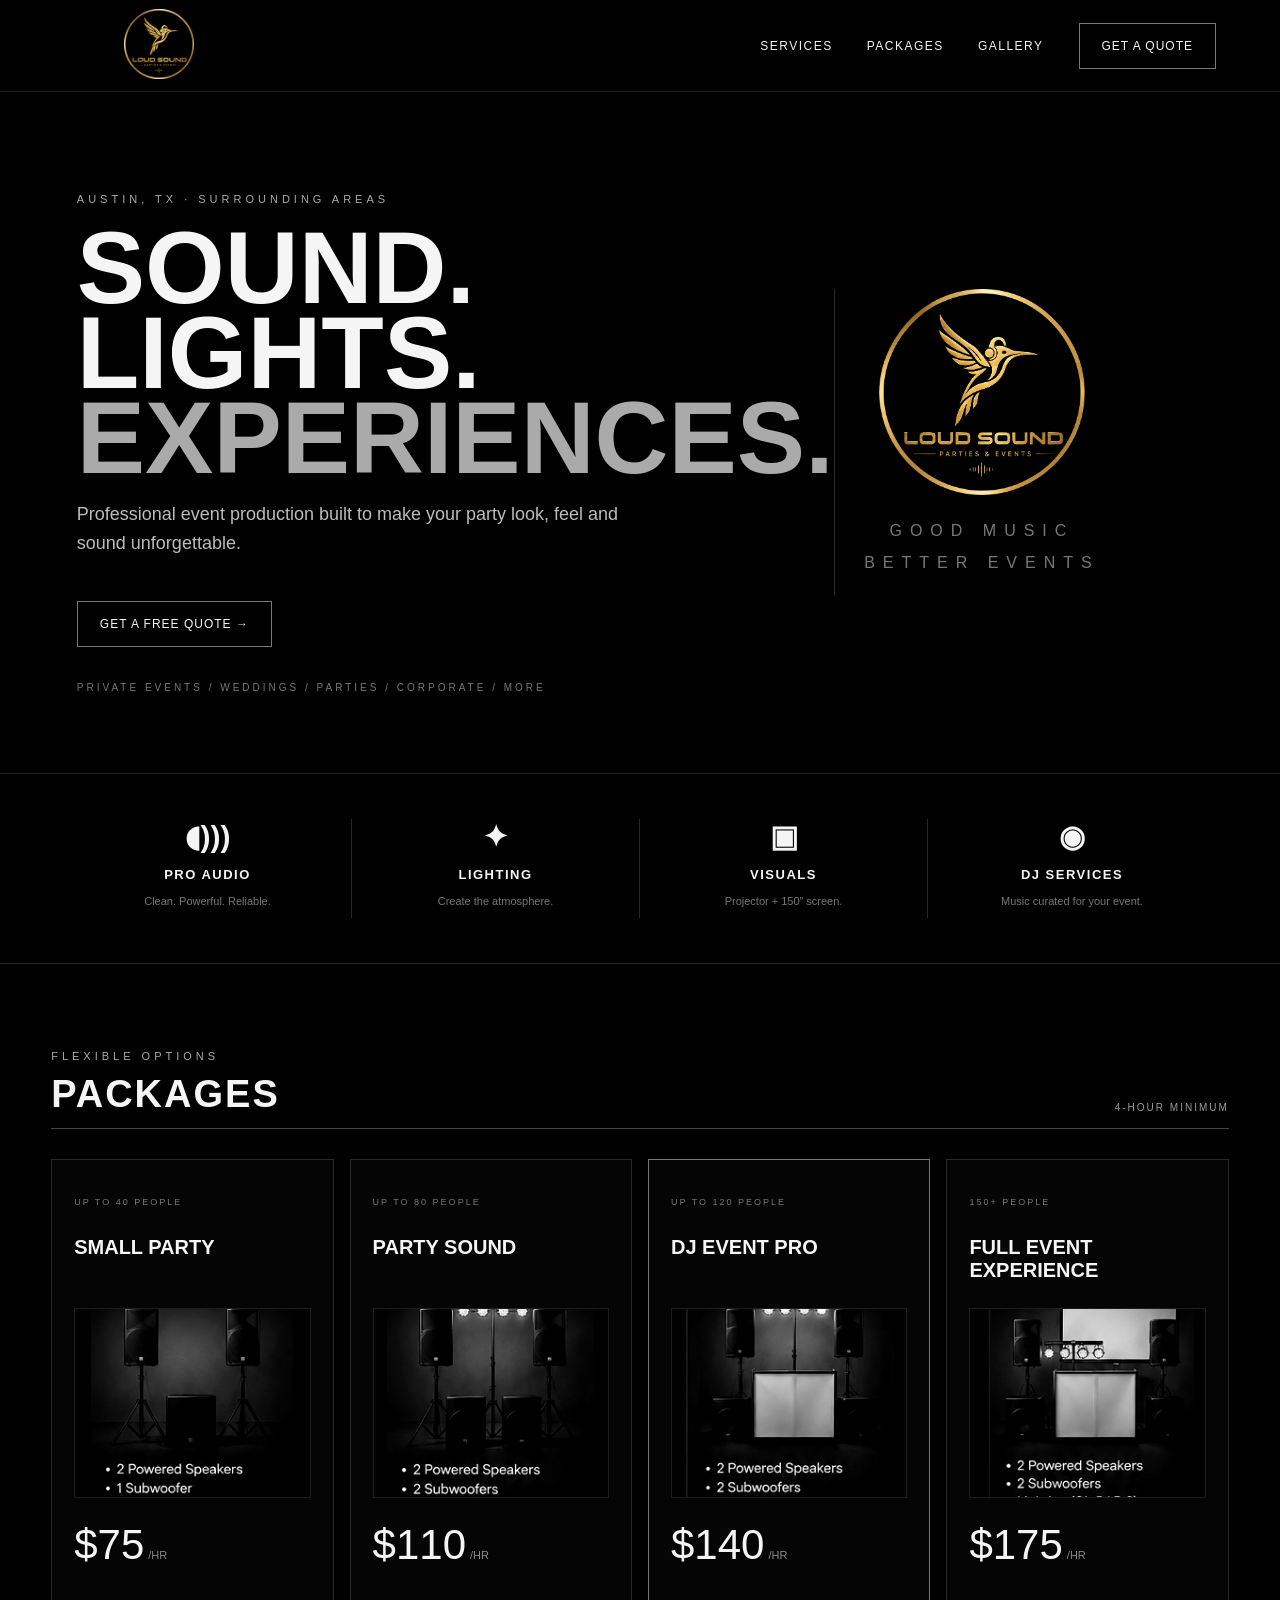
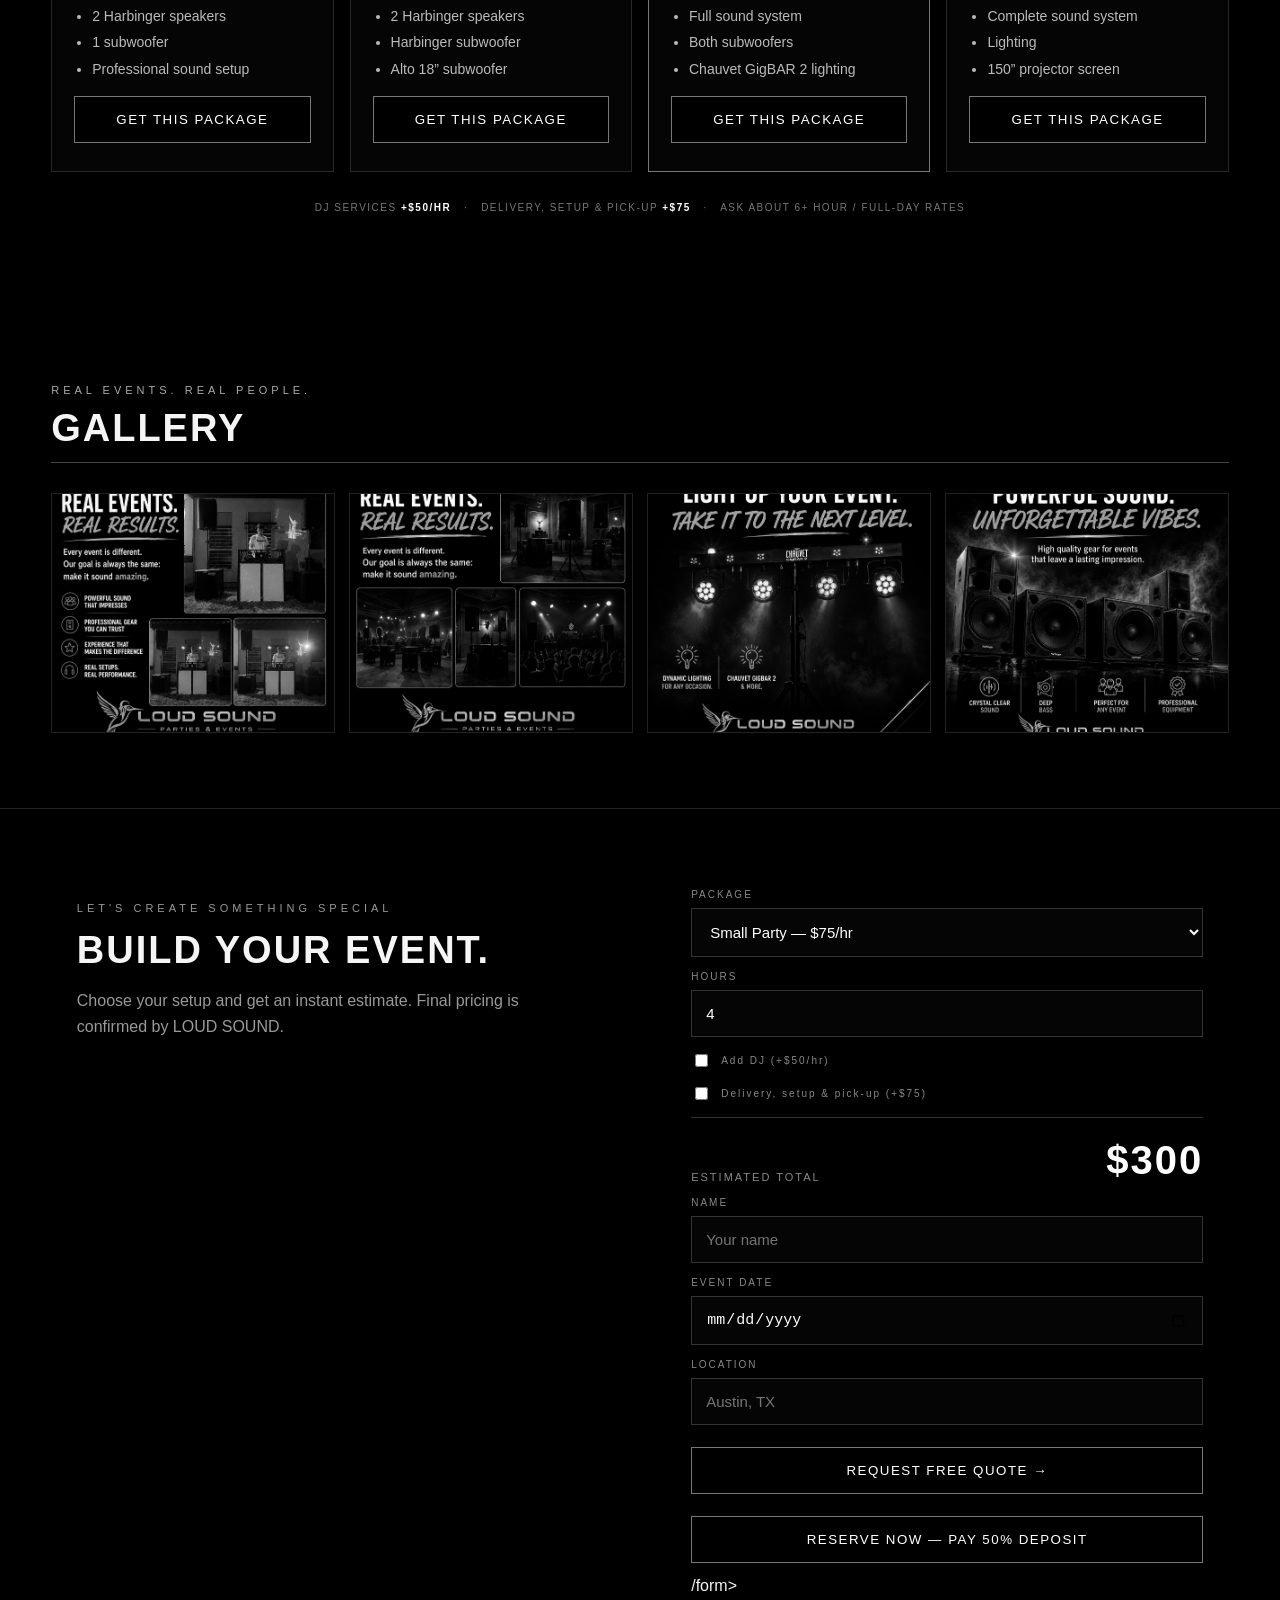
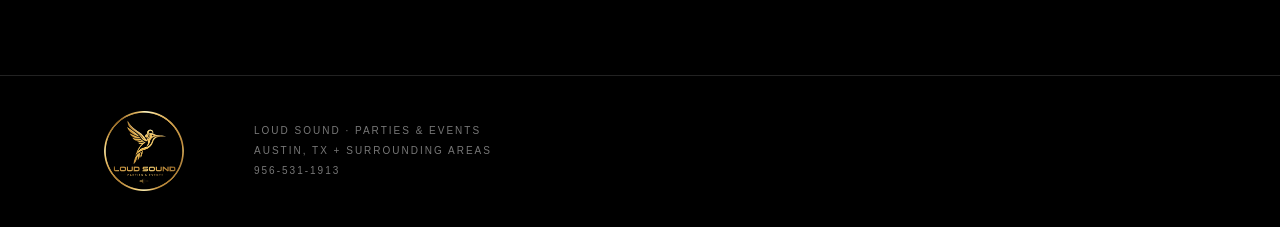
==== commit 4f193467: "add stripe deposit button" ====
--- a/loud-sound-site/index.html
+++ b/loud-sound-site/index.html
@@ -8,5 +8,5 @@
 <article class="featured"><p class="tag">UP TO 120 PEOPLE</p><h3>DJ EVENT PRO</h3><img class="package-photo" src="assets/package-dj-pro.jpg" alt="DJ event sound and lighting system"><div class="price">$140<small>/HR</small></div><ul><li>Full sound system</li><li>Both subwoofers</li><li>Chauvet GigBAR 2 lighting</li></ul><button data-package="140">GET THIS PACKAGE</button></article>
 <article><p class="tag">150+ PEOPLE</p><h3>FULL EVENT EXPERIENCE</h3><img class="package-photo" src="assets/package-full.jpg" alt="Full event sound lighting and projection system"><div class="price">$175<small>/HR</small></div><ul><li>Complete sound system</li><li>Lighting</li><li>150” projector screen</li></ul><button data-package="175">GET THIS PACKAGE</button></article></div><p class="addons">DJ SERVICES <b>+$50/HR</b> &nbsp; · &nbsp; DELIVERY, SETUP & PICK-UP <b>+$75</b> &nbsp; · &nbsp; ASK ABOUT 6+ HOUR / FULL-DAY RATES</p></section>
 <section id="gallery" class="section"><div class="sectionhead"><div><p class="eyebrow">REAL EVENTS. REAL PEOPLE.</p><h2>GALLERY</h2></div></div><div class="gallery"><img src="assets/34409E41-3EBE-449E-A57C-2C82288E6B5F.jpeg"><img src="assets/234F46CE-73BF-428A-83E0-2ACF09E4C75F.jpeg"><img src="assets/3259610C-8F68-4B33-BF5E-3EFCB8B640C1.jpeg"><img src="assets/AB4E45D4-9F2A-445E-8DA5-3A69B4299001.jpeg"></div></section>
-<section id="quote" class="quote"><div><p class="eyebrow">LET'S CREATE SOMETHING SPECIAL</p><h2>BUILD YOUR EVENT.</h2><p>Choose your setup and get an instant estimate. Final pricing is confirmed by LOUD SOUND.</p></div><form id="quoteForm"><label>PACKAGE<select id="package"><option value="75">Small Party — $75/hr</option><option value="110">Party Sound — $110/hr</option><option value="140">DJ Event Pro — $140/hr</option><option value="175">Full Event Experience — $175/hr</option></select></label><label>HOURS<input id="hours" type="number" min="4" value="4"></label><label class="check"><input id="dj" type="checkbox"> Add DJ (+$50/hr)</label><label class="check"><input id="delivery" type="checkbox"> Delivery, setup & pick-up (+$75)</label><div class="total"><span>ESTIMATED TOTAL</span><strong id="total">$300</strong></div><label>NAME<input id="name" required placeholder="Your name"></label><label>EVENT DATE<input id="date" type="date"></label><label>LOCATION<input id="location" placeholder="Austin, TX"></label><button type="submit">REQUEST FREE QUOTE →</button></form></section></main>
+<section id="quote" class="quote"><div><p class="eyebrow">LET'S CREATE SOMETHING SPECIAL</p><h2>BUILD YOUR EVENT.</h2><p>Choose your setup and get an instant estimate. Final pricing is confirmed by LOUD SOUND.</p></div><form id="quoteForm"><label>PACKAGE<select id="package"><option value="75">Small Party — $75/hr</option><option value="110">Party Sound — $110/hr</option><option value="140">DJ Event Pro — $140/hr</option><option value="175">Full Event Experience — $175/hr</option></select></label><label>HOURS<input id="hours" type="number" min="4" value="4"></label><label class="check"><input id="dj" type="checkbox"> Add DJ (+$50/hr)</label><label class="check"><input id="delivery" type="checkbox"> Delivery, setup & pick-up (+$75)</label><div class="total"><span>ESTIMATED TOTAL</span><strong id="total">$300</strong></div><label>NAME<input id="name" required placeholder="Your name"></label><label>EVENT DATE<input id="date" type="date"></label><label>LOCATION<input id="location" placeholder="Austin, TX"></label><button type="submit">REQUEST FREE QUOTE →</button><button type="button" class="btn primary" onclick="startStripeCheckout()">RESERVE NOW — PAY 50% DEPOSIT</button>/form></section></main>
 <footer><img src="assets/E54BDA47-9BDC-4782-9BD8-4FC341D294BD.png"><p>LOUD SOUND · PARTIES & EVENTS<br>AUSTIN, TX + SURROUNDING AREAS<br>956-531-1913</p></footer><script src="script.js"></script></body></html>
--- a/loud-sound-site/styles.css
+++ b/loud-sound-site/styles.css
@@ -2,8 +2,8 @@
 
 .package-photo{
   width:100%;
-  height:155px;
-  object-fit:cover;
+  height:190px;
+  object-fit:contain;
   object-position:center;
   display:block;
   margin:2px 0 18px;
@@ -15,6 +15,6 @@
   min-height:585px;
 }
 @media(max-width:800px){
-  .package-photo{height:220px}
+  .package-photo{height:260px;object-fit:contain}
   .cards article{min-height:0}
 }
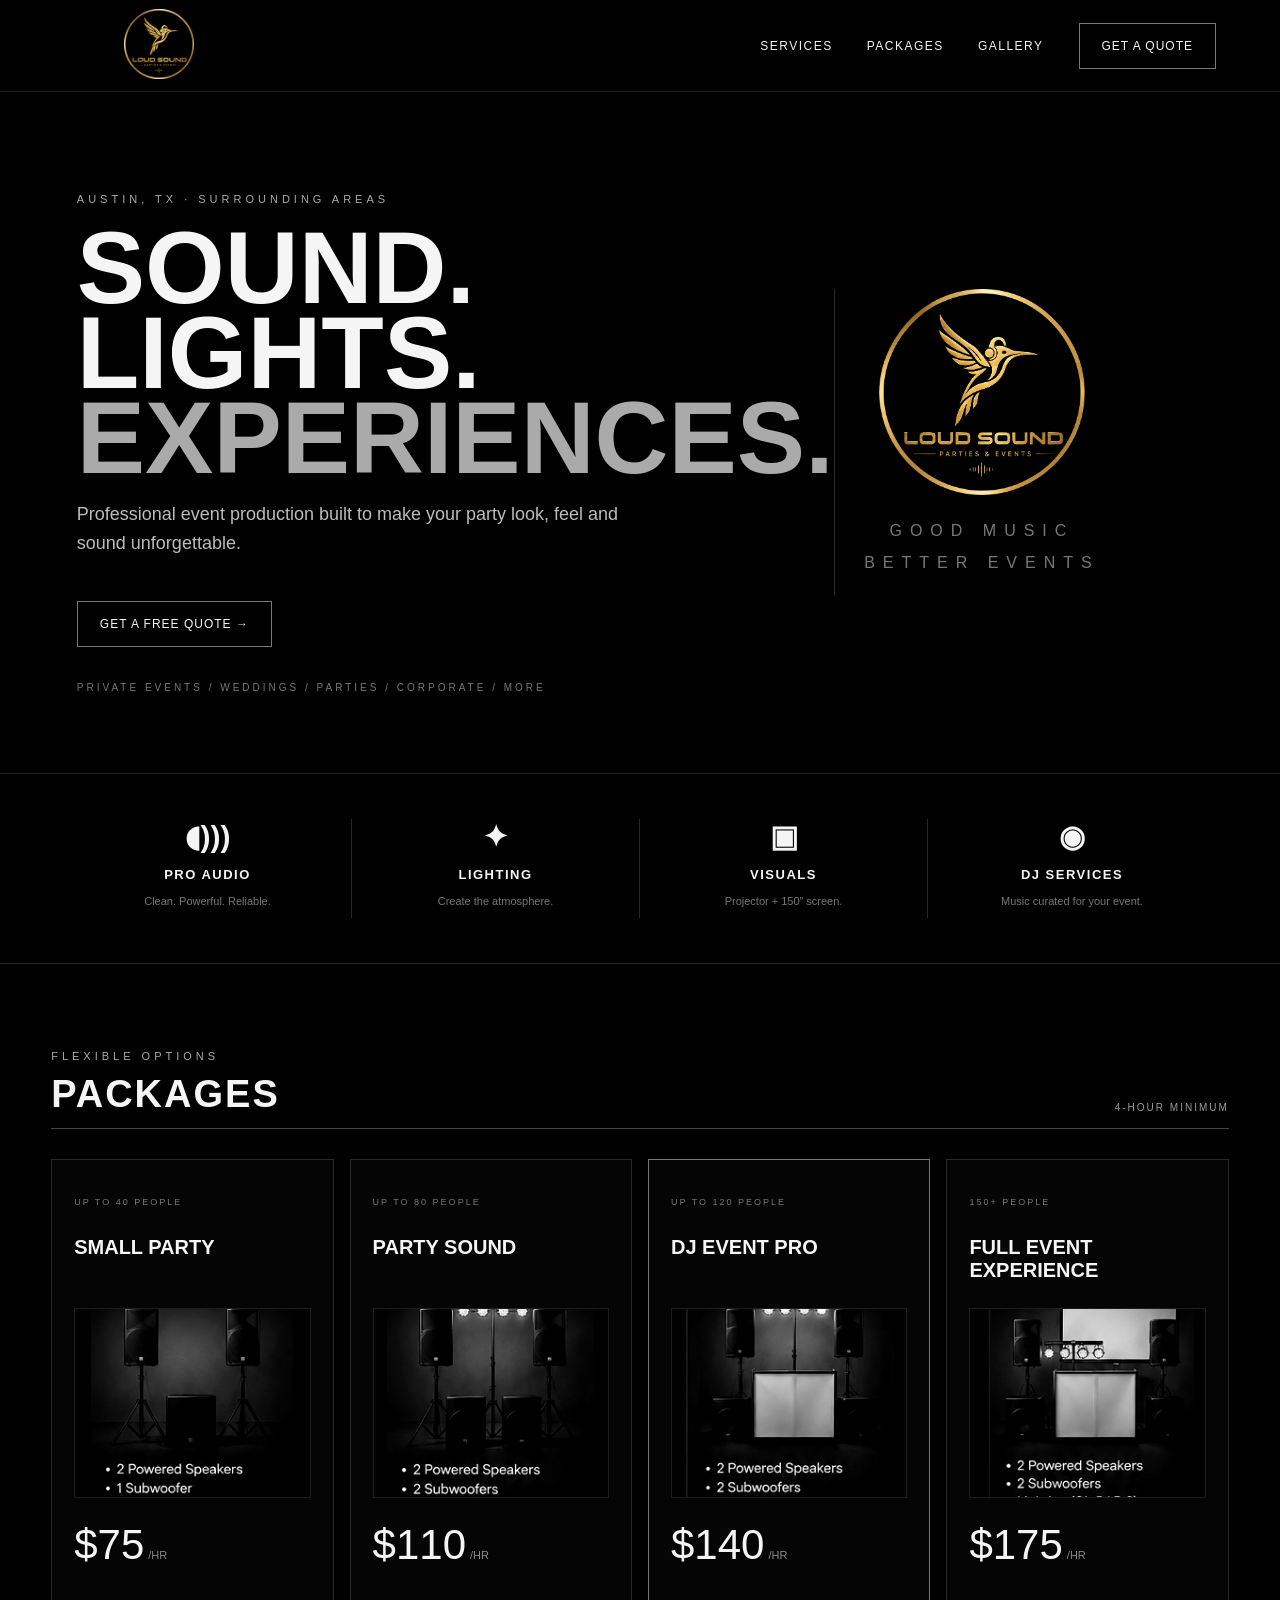
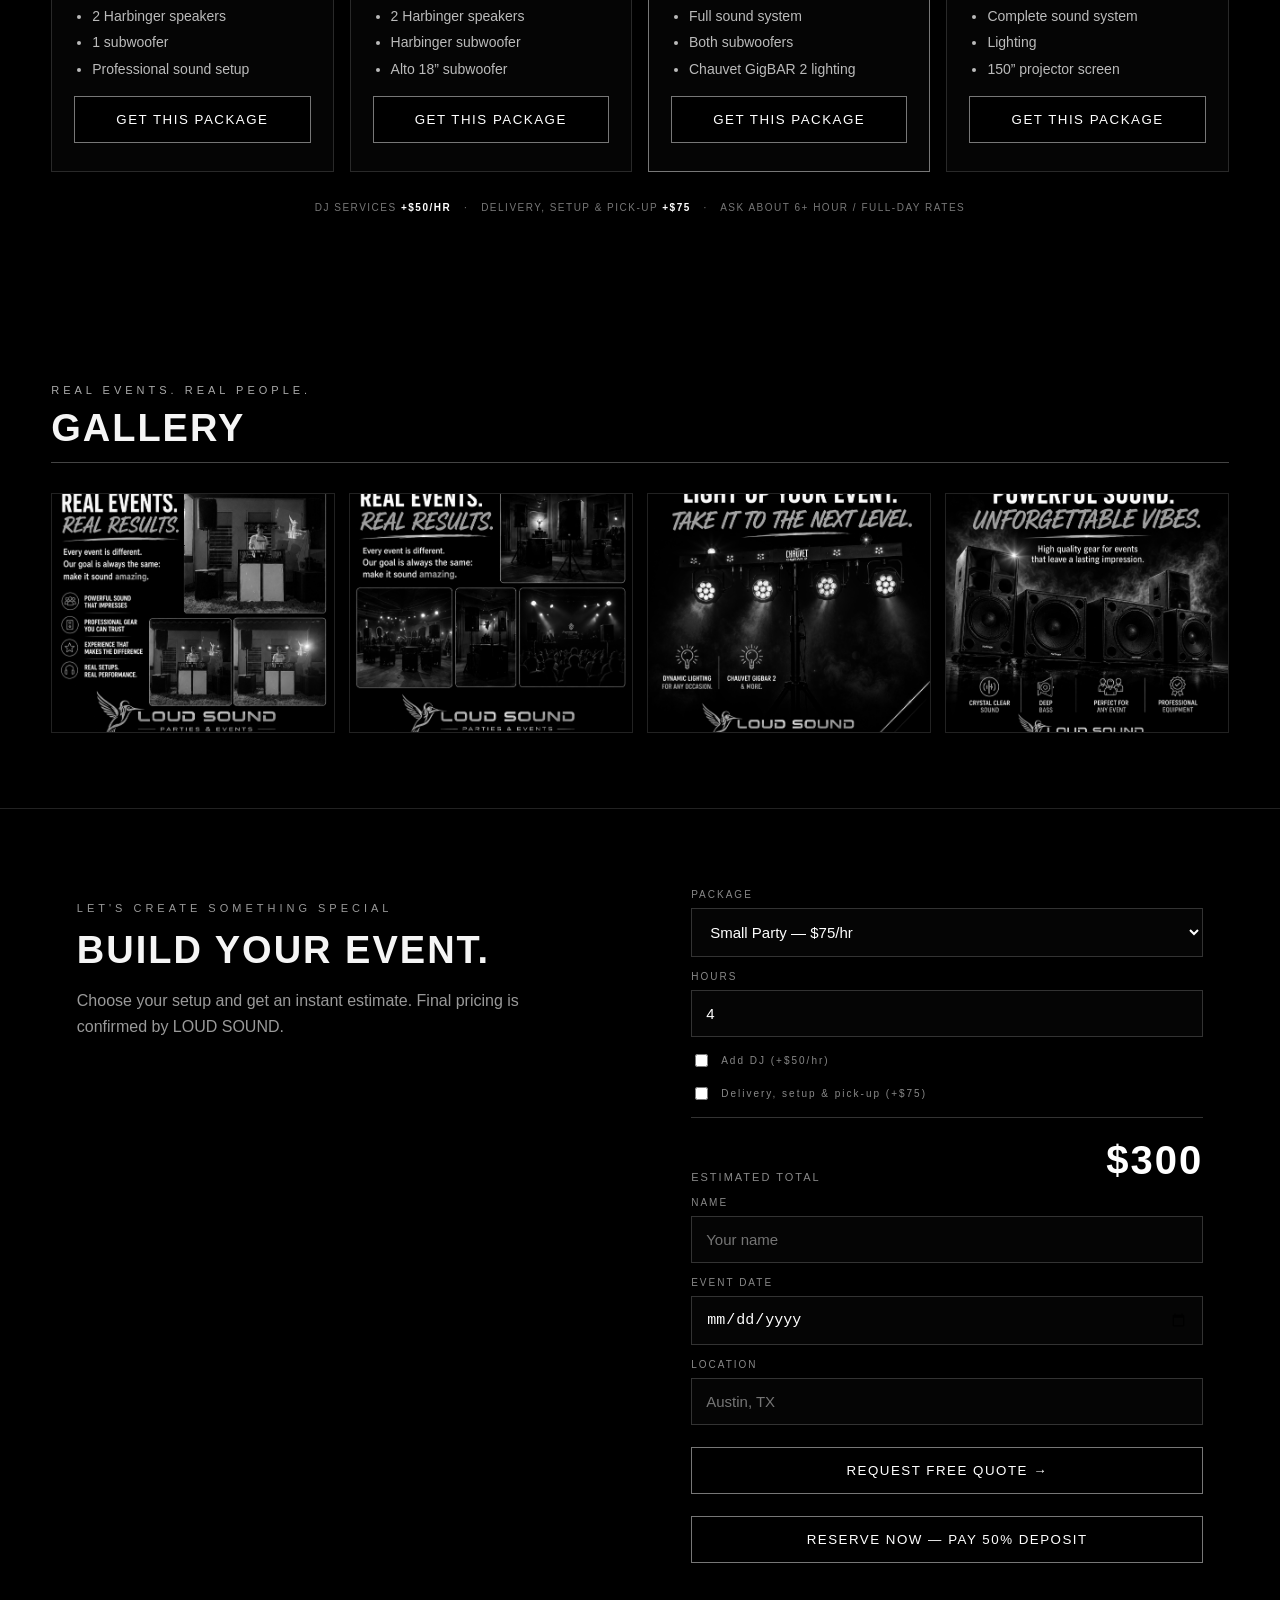
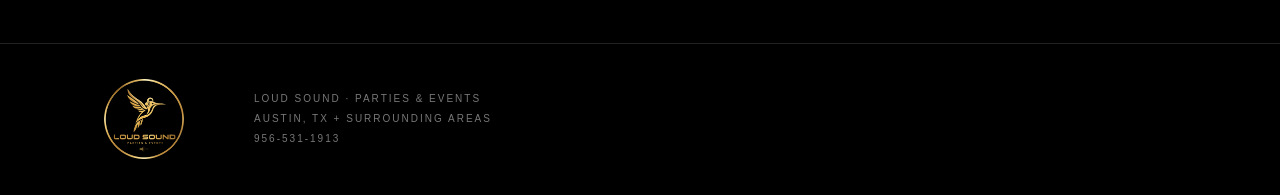
==== commit 5643bd0f: "fix quote from closing tap" ====
--- a/loud-sound-site/index.html
+++ b/loud-sound-site/index.html
@@ -8,5 +8,5 @@
 <article class="featured"><p class="tag">UP TO 120 PEOPLE</p><h3>DJ EVENT PRO</h3><img class="package-photo" src="assets/package-dj-pro.jpg" alt="DJ event sound and lighting system"><div class="price">$140<small>/HR</small></div><ul><li>Full sound system</li><li>Both subwoofers</li><li>Chauvet GigBAR 2 lighting</li></ul><button data-package="140">GET THIS PACKAGE</button></article>
 <article><p class="tag">150+ PEOPLE</p><h3>FULL EVENT EXPERIENCE</h3><img class="package-photo" src="assets/package-full.jpg" alt="Full event sound lighting and projection system"><div class="price">$175<small>/HR</small></div><ul><li>Complete sound system</li><li>Lighting</li><li>150” projector screen</li></ul><button data-package="175">GET THIS PACKAGE</button></article></div><p class="addons">DJ SERVICES <b>+$50/HR</b> &nbsp; · &nbsp; DELIVERY, SETUP & PICK-UP <b>+$75</b> &nbsp; · &nbsp; ASK ABOUT 6+ HOUR / FULL-DAY RATES</p></section>
 <section id="gallery" class="section"><div class="sectionhead"><div><p class="eyebrow">REAL EVENTS. REAL PEOPLE.</p><h2>GALLERY</h2></div></div><div class="gallery"><img src="assets/34409E41-3EBE-449E-A57C-2C82288E6B5F.jpeg"><img src="assets/234F46CE-73BF-428A-83E0-2ACF09E4C75F.jpeg"><img src="assets/3259610C-8F68-4B33-BF5E-3EFCB8B640C1.jpeg"><img src="assets/AB4E45D4-9F2A-445E-8DA5-3A69B4299001.jpeg"></div></section>
-<section id="quote" class="quote"><div><p class="eyebrow">LET'S CREATE SOMETHING SPECIAL</p><h2>BUILD YOUR EVENT.</h2><p>Choose your setup and get an instant estimate. Final pricing is confirmed by LOUD SOUND.</p></div><form id="quoteForm"><label>PACKAGE<select id="package"><option value="75">Small Party — $75/hr</option><option value="110">Party Sound — $110/hr</option><option value="140">DJ Event Pro — $140/hr</option><option value="175">Full Event Experience — $175/hr</option></select></label><label>HOURS<input id="hours" type="number" min="4" value="4"></label><label class="check"><input id="dj" type="checkbox"> Add DJ (+$50/hr)</label><label class="check"><input id="delivery" type="checkbox"> Delivery, setup & pick-up (+$75)</label><div class="total"><span>ESTIMATED TOTAL</span><strong id="total">$300</strong></div><label>NAME<input id="name" required placeholder="Your name"></label><label>EVENT DATE<input id="date" type="date"></label><label>LOCATION<input id="location" placeholder="Austin, TX"></label><button type="submit">REQUEST FREE QUOTE →</button><button type="button" class="btn primary" onclick="startStripeCheckout()">RESERVE NOW — PAY 50% DEPOSIT</button>/form></section></main>
+<section id="quote" class="quote"><div><p class="eyebrow">LET'S CREATE SOMETHING SPECIAL</p><h2>BUILD YOUR EVENT.</h2><p>Choose your setup and get an instant estimate. Final pricing is confirmed by LOUD SOUND.</p></div><form id="quoteForm"><label>PACKAGE<select id="package"><option value="75">Small Party — $75/hr</option><option value="110">Party Sound — $110/hr</option><option value="140">DJ Event Pro — $140/hr</option><option value="175">Full Event Experience — $175/hr</option></select></label><label>HOURS<input id="hours" type="number" min="4" value="4"></label><label class="check"><input id="dj" type="checkbox"> Add DJ (+$50/hr)</label><label class="check"><input id="delivery" type="checkbox"> Delivery, setup & pick-up (+$75)</label><div class="total"><span>ESTIMATED TOTAL</span><strong id="total">$300</strong></div><label>NAME<input id="name" required placeholder="Your name"></label><label>EVENT DATE<input id="date" type="date"></label><label>LOCATION<input id="location" placeholder="Austin, TX"></label><button type="submit">REQUEST FREE QUOTE →</button><button type="button" class="btn primary" onclick="startStripeCheckout()">RESERVE NOW — PAY 50% DEPOSIT</button></form></section></main>
 <footer><img src="assets/E54BDA47-9BDC-4782-9BD8-4FC341D294BD.png"><p>LOUD SOUND · PARTIES & EVENTS<br>AUSTIN, TX + SURROUNDING AREAS<br>956-531-1913</p></footer><script src="script.js"></script></body></html>
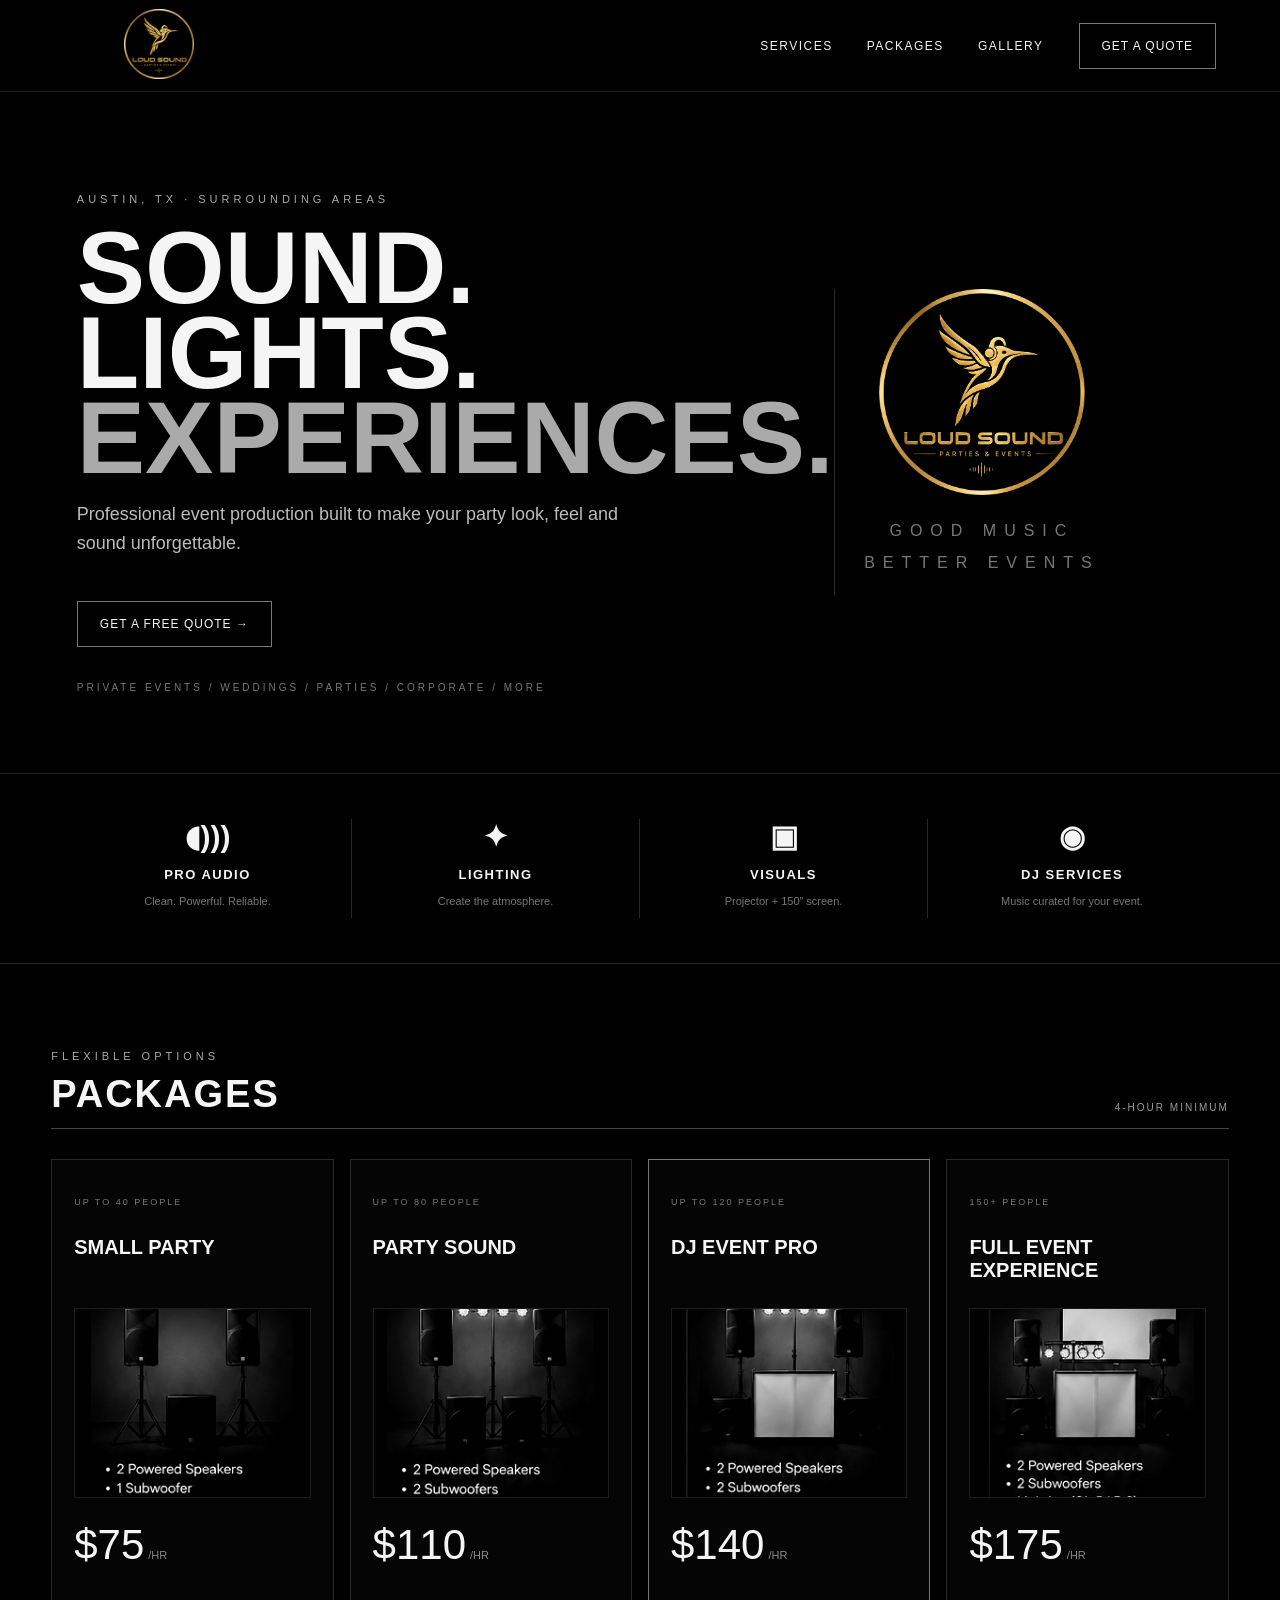
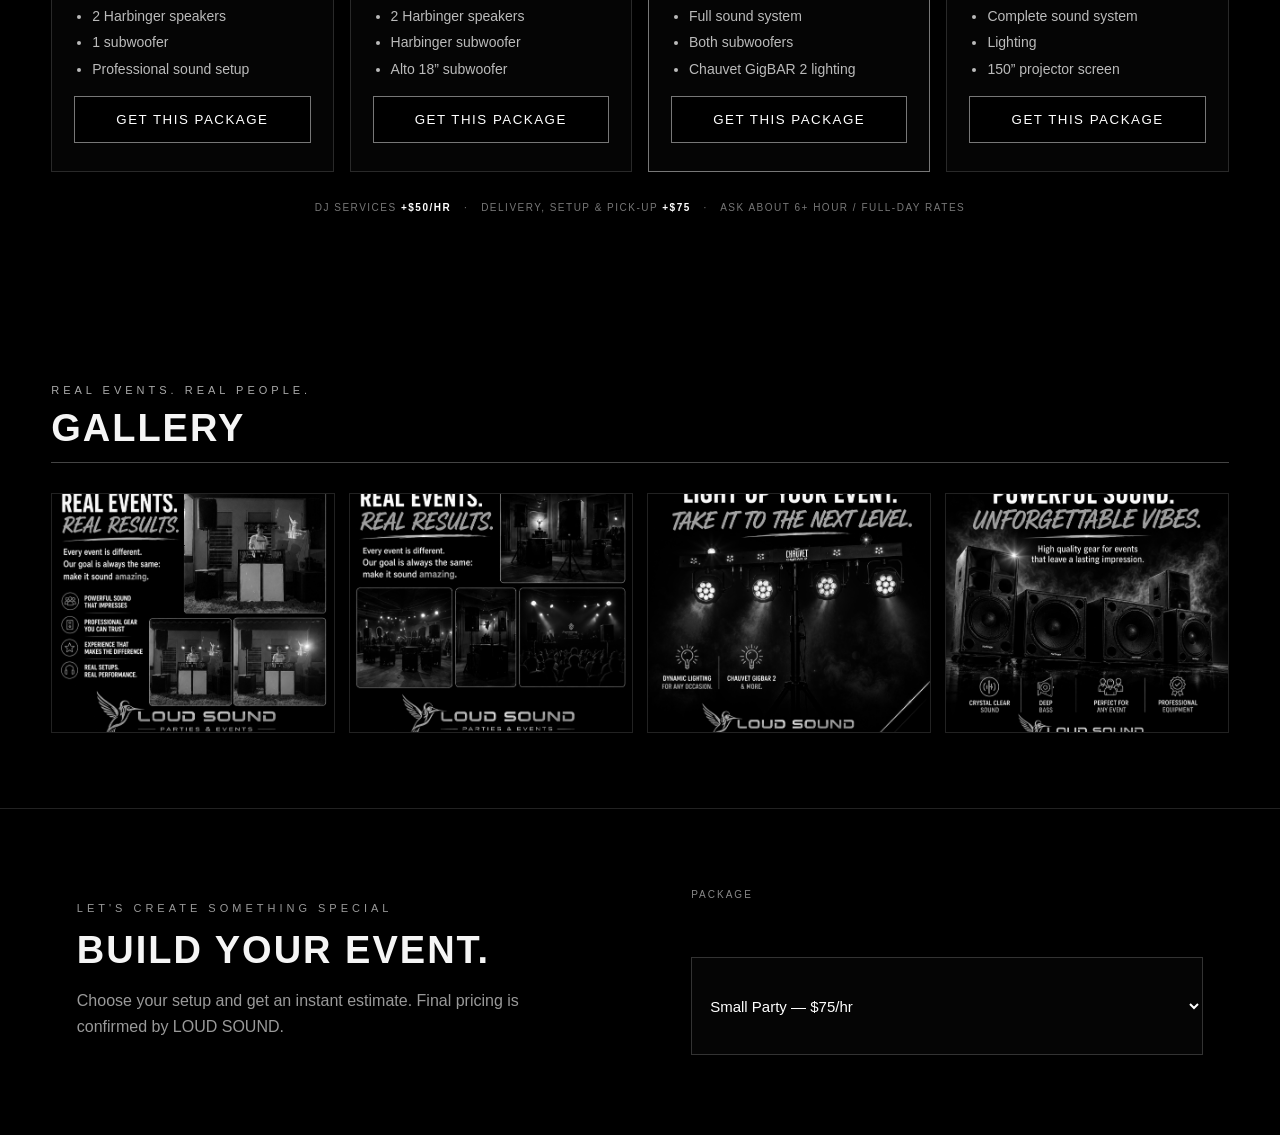
==== commit d61118a9: "fix package ids" ====
--- a/loud-sound-site/index.html
+++ b/loud-sound-site/index.html
@@ -8,5 +8,9 @@
 <article class="featured"><p class="tag">UP TO 120 PEOPLE</p><h3>DJ EVENT PRO</h3><img class="package-photo" src="assets/package-dj-pro.jpg" alt="DJ event sound and lighting system"><div class="price">$140<small>/HR</small></div><ul><li>Full sound system</li><li>Both subwoofers</li><li>Chauvet GigBAR 2 lighting</li></ul><button data-package="140">GET THIS PACKAGE</button></article>
 <article><p class="tag">150+ PEOPLE</p><h3>FULL EVENT EXPERIENCE</h3><img class="package-photo" src="assets/package-full.jpg" alt="Full event sound lighting and projection system"><div class="price">$175<small>/HR</small></div><ul><li>Complete sound system</li><li>Lighting</li><li>150” projector screen</li></ul><button data-package="175">GET THIS PACKAGE</button></article></div><p class="addons">DJ SERVICES <b>+$50/HR</b> &nbsp; · &nbsp; DELIVERY, SETUP & PICK-UP <b>+$75</b> &nbsp; · &nbsp; ASK ABOUT 6+ HOUR / FULL-DAY RATES</p></section>
 <section id="gallery" class="section"><div class="sectionhead"><div><p class="eyebrow">REAL EVENTS. REAL PEOPLE.</p><h2>GALLERY</h2></div></div><div class="gallery"><img src="assets/34409E41-3EBE-449E-A57C-2C82288E6B5F.jpeg"><img src="assets/234F46CE-73BF-428A-83E0-2ACF09E4C75F.jpeg"><img src="assets/3259610C-8F68-4B33-BF5E-3EFCB8B640C1.jpeg"><img src="assets/AB4E45D4-9F2A-445E-8DA5-3A69B4299001.jpeg"></div></section>
-<section id="quote" class="quote"><div><p class="eyebrow">LET'S CREATE SOMETHING SPECIAL</p><h2>BUILD YOUR EVENT.</h2><p>Choose your setup and get an instant estimate. Final pricing is confirmed by LOUD SOUND.</p></div><form id="quoteForm"><label>PACKAGE<select id="package"><option value="75">Small Party — $75/hr</option><option value="110">Party Sound — $110/hr</option><option value="140">DJ Event Pro — $140/hr</option><option value="175">Full Event Experience — $175/hr</option></select></label><label>HOURS<input id="hours" type="number" min="4" value="4"></label><label class="check"><input id="dj" type="checkbox"> Add DJ (+$50/hr)</label><label class="check"><input id="delivery" type="checkbox"> Delivery, setup & pick-up (+$75)</label><div class="total"><span>ESTIMATED TOTAL</span><strong id="total">$300</strong></div><label>NAME<input id="name" required placeholder="Your name"></label><label>EVENT DATE<input id="date" type="date"></label><label>LOCATION<input id="location" placeholder="Austin, TX"></label><button type="submit">REQUEST FREE QUOTE →</button><button type="button" class="btn primary" onclick="startStripeCheckout()">RESERVE NOW — PAY 50% DEPOSIT</button></form></section></main>
-<footer><img src="assets/E54BDA47-9BDC-4782-9BD8-4FC341D294BD.png"><p>LOUD SOUND · PARTIES & EVENTS<br>AUSTIN, TX + SURROUNDING AREAS<br>956-531-1913</p></footer><script src="script.js"></script></body></html>
+<section id="quote" class="quote"><div><p class="eyebrow">LET'S CREATE SOMETHING SPECIAL</p><h2>BUILD YOUR EVENT.</h2><p>Choose your setup and get an instant estimate. Final pricing is confirmed by LOUD SOUND.</p></div><form id="quoteForm"><label>PACKAGE<select <select id="package">
+<option value="small">Small Party — $75/hr</option>
+<option value="party">Party Sound — $110/hr</option>
+<option value="pro">DJ Event Pro — $140/hr</option>
+<option value="full">Full Event Experience — $175/hr</option>
+</select>
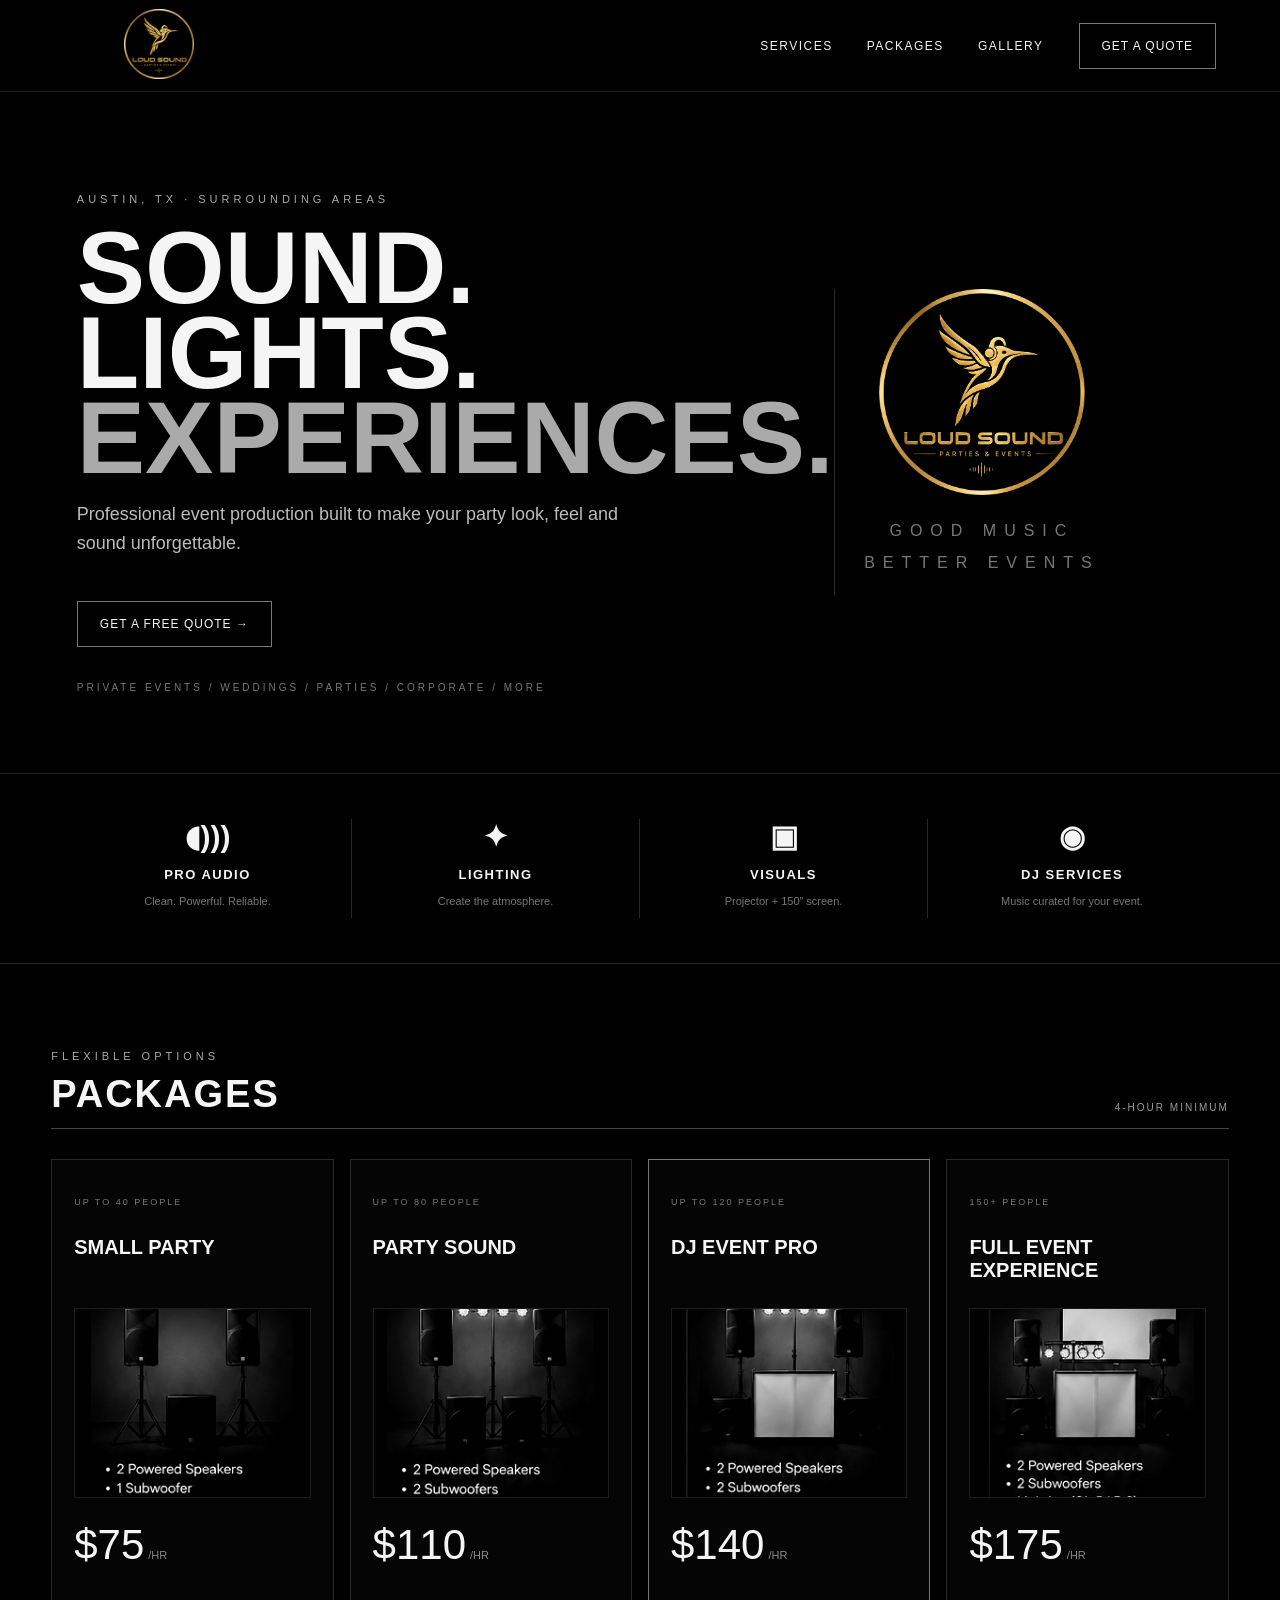
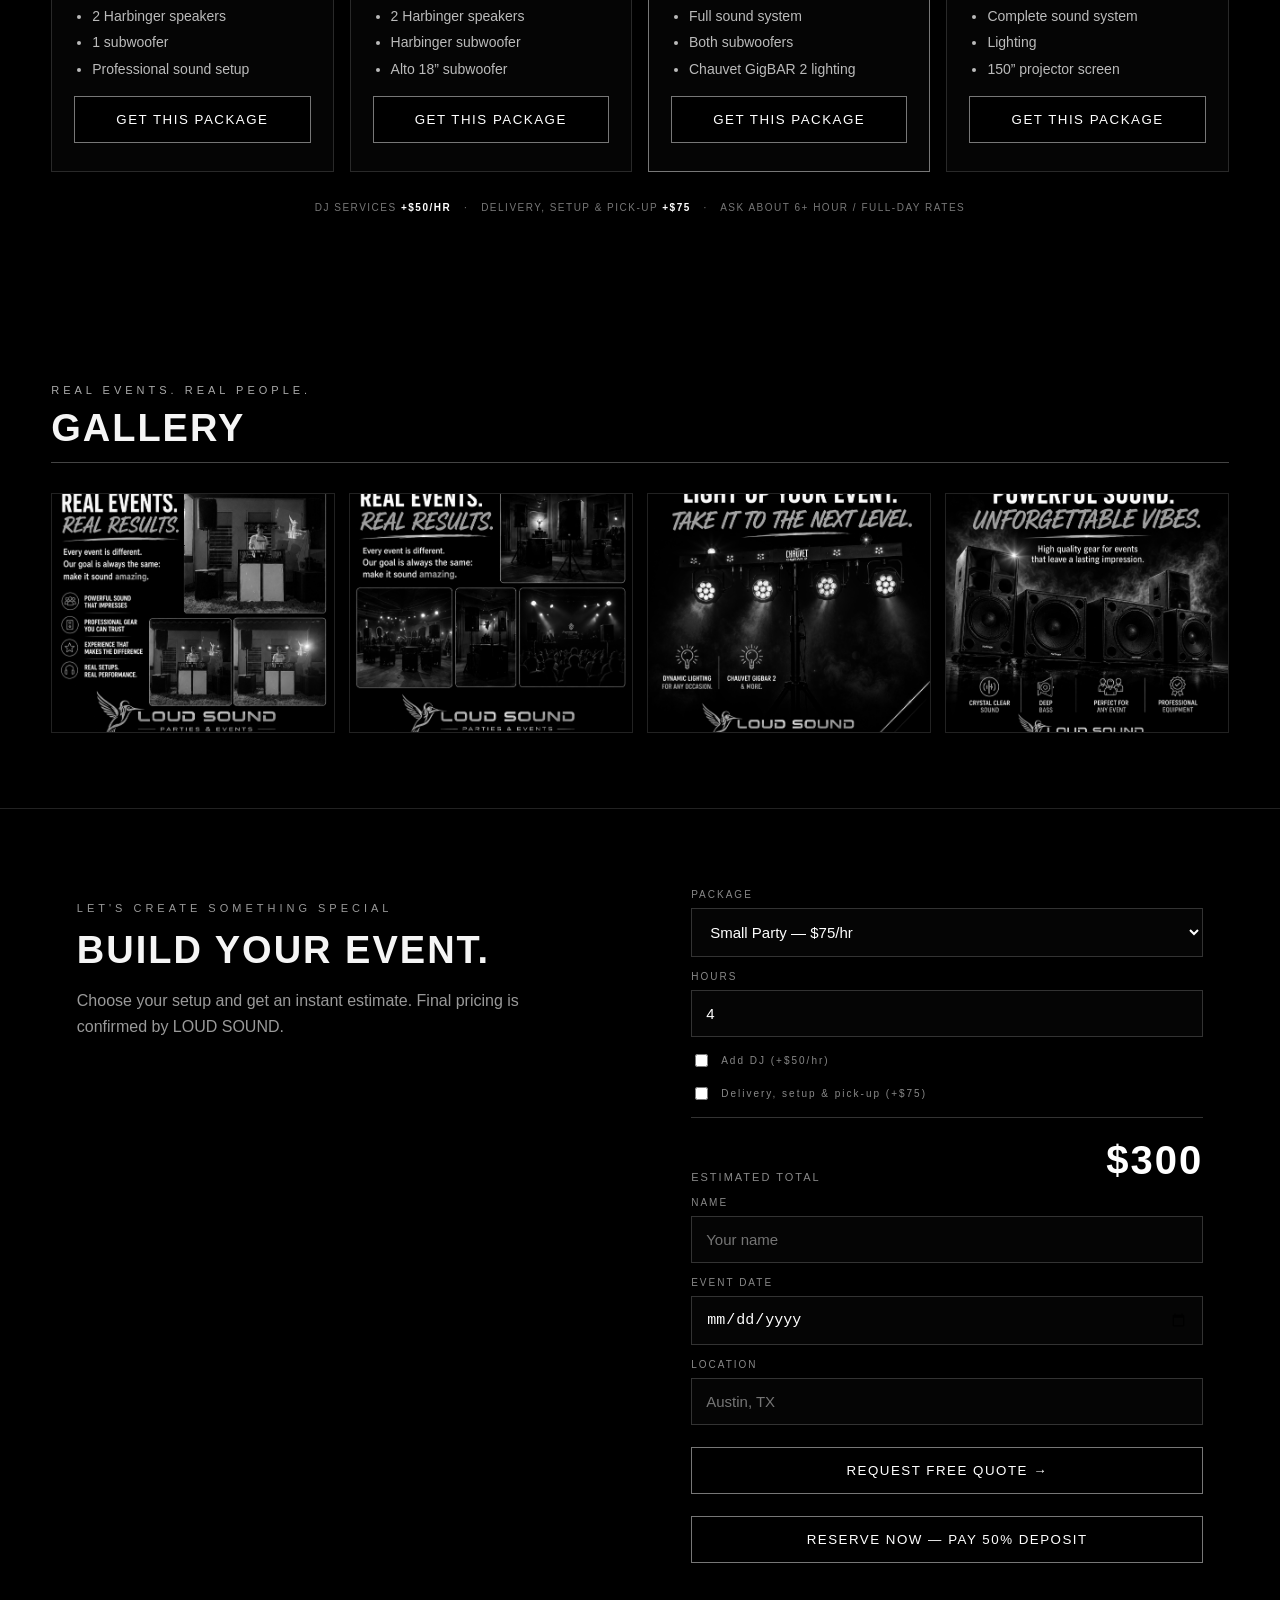
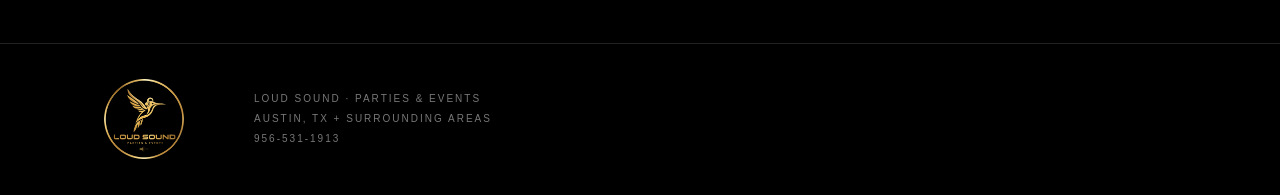
==== commit 11e011e1: "Restore complete quote and payment form" ====
--- a/loud-sound-site/index.html
+++ b/loud-sound-site/index.html
@@ -1,16 +1,324 @@
-<!doctype html><html lang="en"><head><meta charset="utf-8"><meta name="viewport" content="width=device-width,initial-scale=1"><meta name="theme-color" content="#000"><title>LOUD SOUND | Parties & Events</title><link rel="stylesheet" href="styles.css"></head><body>
-<header><a href="#top"><img class="logo" src="assets/E54BDA47-9BDC-4782-9BD8-4FC341D294BD.png" alt="LOUD SOUND"></a><nav><a href="#services">SERVICES</a><a href="#packages">PACKAGES</a><a href="#gallery">GALLERY</a></nav><a class="outline" href="#quote">GET A QUOTE</a></header>
-<main id="top"><section class="hero"><div><p class="eyebrow">AUSTIN, TX · SURROUNDING AREAS</p><h1>SOUND.<br>LIGHTS.<br><span>EXPERIENCES.</span></h1><p class="lead">Professional event production built to make your party look, feel and sound unforgettable.</p><a class="cta" href="#quote">GET A FREE QUOTE →</a><p class="micro">PRIVATE EVENTS / WEDDINGS / PARTIES / CORPORATE / MORE</p></div><div class="hero-mark"><img src="assets/E54BDA47-9BDC-4782-9BD8-4FC341D294BD.png" alt="LOUD SOUND logo"><p>GOOD MUSIC<br>BETTER EVENTS</p></div></section>
-<section id="services" class="services"><div><b>◖)))</b><h3>PRO AUDIO</h3><p>Clean. Powerful. Reliable.</p></div><div><b>✦</b><h3>LIGHTING</h3><p>Create the atmosphere.</p></div><div><b>▣</b><h3>VISUALS</h3><p>Projector + 150” screen.</p></div><div><b>◉</b><h3>DJ SERVICES</h3><p>Music curated for your event.</p></div></section>
-<section id="packages" class="section"><div class="sectionhead"><div><p class="eyebrow">FLEXIBLE OPTIONS</p><h2>PACKAGES</h2></div><span>4-HOUR MINIMUM</span></div><div class="cards">
-<article><p class="tag">UP TO 40 PEOPLE</p><h3>SMALL PARTY</h3><img class="package-photo" src="assets/package-small.jpg" alt="Small party sound system"><div class="price">$75<small>/HR</small></div><ul><li>2 Harbinger speakers</li><li>1 subwoofer</li><li>Professional sound setup</li></ul><button data-package="75">GET THIS PACKAGE</button></article>
-<article><p class="tag">UP TO 80 PEOPLE</p><h3>PARTY SOUND</h3><img class="package-photo" src="assets/package-party.jpg" alt="Party sound system with subwoofers"><div class="price">$110<small>/HR</small></div><ul><li>2 Harbinger speakers</li><li>Harbinger subwoofer</li><li>Alto 18” subwoofer</li></ul><button data-package="110">GET THIS PACKAGE</button></article>
-<article class="featured"><p class="tag">UP TO 120 PEOPLE</p><h3>DJ EVENT PRO</h3><img class="package-photo" src="assets/package-dj-pro.jpg" alt="DJ event sound and lighting system"><div class="price">$140<small>/HR</small></div><ul><li>Full sound system</li><li>Both subwoofers</li><li>Chauvet GigBAR 2 lighting</li></ul><button data-package="140">GET THIS PACKAGE</button></article>
-<article><p class="tag">150+ PEOPLE</p><h3>FULL EVENT EXPERIENCE</h3><img class="package-photo" src="assets/package-full.jpg" alt="Full event sound lighting and projection system"><div class="price">$175<small>/HR</small></div><ul><li>Complete sound system</li><li>Lighting</li><li>150” projector screen</li></ul><button data-package="175">GET THIS PACKAGE</button></article></div><p class="addons">DJ SERVICES <b>+$50/HR</b> &nbsp; · &nbsp; DELIVERY, SETUP & PICK-UP <b>+$75</b> &nbsp; · &nbsp; ASK ABOUT 6+ HOUR / FULL-DAY RATES</p></section>
-<section id="gallery" class="section"><div class="sectionhead"><div><p class="eyebrow">REAL EVENTS. REAL PEOPLE.</p><h2>GALLERY</h2></div></div><div class="gallery"><img src="assets/34409E41-3EBE-449E-A57C-2C82288E6B5F.jpeg"><img src="assets/234F46CE-73BF-428A-83E0-2ACF09E4C75F.jpeg"><img src="assets/3259610C-8F68-4B33-BF5E-3EFCB8B640C1.jpeg"><img src="assets/AB4E45D4-9F2A-445E-8DA5-3A69B4299001.jpeg"></div></section>
-<section id="quote" class="quote"><div><p class="eyebrow">LET'S CREATE SOMETHING SPECIAL</p><h2>BUILD YOUR EVENT.</h2><p>Choose your setup and get an instant estimate. Final pricing is confirmed by LOUD SOUND.</p></div><form id="quoteForm"><label>PACKAGE<select <select id="package">
-<option value="small">Small Party — $75/hr</option>
-<option value="party">Party Sound — $110/hr</option>
-<option value="pro">DJ Event Pro — $140/hr</option>
-<option value="full">Full Event Experience — $175/hr</option>
-</select>
+<!doctype html>
+<html lang="en">
+<head>
+  <meta charset="utf-8">
+  <meta name="viewport" content="width=device-width,initial-scale=1">
+  <meta name="theme-color" content="#000">
+  <title>LOUD SOUND | Parties & Events</title>
+  <link rel="stylesheet" href="styles.css">
+</head>
+
+<body>
+
+<header>
+  <a href="#top">
+    <img class="logo" src="assets/E54BDA47-9BDC-4782-9BD8-4FC341D294BD.png" alt="LOUD SOUND">
+  </a>
+
+  <nav>
+    <a href="#services">SERVICES</a>
+    <a href="#packages">PACKAGES</a>
+    <a href="#gallery">GALLERY</a>
+  </nav>
+
+  <a class="outline" href="#quote">GET A QUOTE</a>
+</header>
+
+<main id="top">
+
+<section class="hero">
+  <div>
+    <p class="eyebrow">AUSTIN, TX · SURROUNDING AREAS</p>
+
+    <h1>
+      SOUND.<br>
+      LIGHTS.<br>
+      <span>EXPERIENCES.</span>
+    </h1>
+
+    <p class="lead">
+      Professional event production built to make your party look,
+      feel and sound unforgettable.
+    </p>
+
+    <a class="cta" href="#quote">GET A FREE QUOTE →</a>
+
+    <p class="micro">
+      PRIVATE EVENTS / WEDDINGS / PARTIES / CORPORATE / MORE
+    </p>
+  </div>
+
+  <div class="hero-mark">
+    <img src="assets/E54BDA47-9BDC-4782-9BD8-4FC341D294BD.png" alt="LOUD SOUND logo">
+    <p>GOOD MUSIC<br>BETTER EVENTS</p>
+  </div>
+</section>
+
+
+<section id="services" class="services">
+
+  <div>
+    <b>◖)))</b>
+    <h3>PRO AUDIO</h3>
+    <p>Clean. Powerful. Reliable.</p>
+  </div>
+
+  <div>
+    <b>✦</b>
+    <h3>LIGHTING</h3>
+    <p>Create the atmosphere.</p>
+  </div>
+
+  <div>
+    <b>▣</b>
+    <h3>VISUALS</h3>
+    <p>Projector + 150” screen.</p>
+  </div>
+
+  <div>
+    <b>◉</b>
+    <h3>DJ SERVICES</h3>
+    <p>Music curated for your event.</p>
+  </div>
+
+</section>
+
+
+<section id="packages" class="section">
+
+  <div class="sectionhead">
+    <div>
+      <p class="eyebrow">FLEXIBLE OPTIONS</p>
+      <h2>PACKAGES</h2>
+    </div>
+
+    <span>4-HOUR MINIMUM</span>
+  </div>
+
+  <div class="cards">
+
+    <article>
+      <p class="tag">UP TO 40 PEOPLE</p>
+      <h3>SMALL PARTY</h3>
+
+      <img class="package-photo"
+           src="assets/package-small.jpg"
+           alt="Small party sound system">
+
+      <div class="price">$75<small>/HR</small></div>
+
+      <ul>
+        <li>2 Harbinger speakers</li>
+        <li>1 subwoofer</li>
+        <li>Professional sound setup</li>
+      </ul>
+
+      <button data-package="small">GET THIS PACKAGE</button>
+    </article>
+
+
+    <article>
+      <p class="tag">UP TO 80 PEOPLE</p>
+      <h3>PARTY SOUND</h3>
+
+      <img class="package-photo"
+           src="assets/package-party.jpg"
+           alt="Party sound system with subwoofers">
+
+      <div class="price">$110<small>/HR</small></div>
+
+      <ul>
+        <li>2 Harbinger speakers</li>
+        <li>Harbinger subwoofer</li>
+        <li>Alto 18” subwoofer</li>
+      </ul>
+
+      <button data-package="party">GET THIS PACKAGE</button>
+    </article>
+
+
+    <article class="featured">
+      <p class="tag">UP TO 120 PEOPLE</p>
+      <h3>DJ EVENT PRO</h3>
+
+      <img class="package-photo"
+           src="assets/package-dj-pro.jpg"
+           alt="DJ event sound and lighting system">
+
+      <div class="price">$140<small>/HR</small></div>
+
+      <ul>
+        <li>Full sound system</li>
+        <li>Both subwoofers</li>
+        <li>Chauvet GigBAR 2 lighting</li>
+      </ul>
+
+      <button data-package="pro">GET THIS PACKAGE</button>
+    </article>
+
+
+    <article>
+      <p class="tag">150+ PEOPLE</p>
+      <h3>FULL EVENT EXPERIENCE</h3>
+
+      <img class="package-photo"
+           src="assets/package-full.jpg"
+           alt="Full event sound lighting and projection system">
+
+      <div class="price">$175<small>/HR</small></div>
+
+      <ul>
+        <li>Complete sound system</li>
+        <li>Lighting</li>
+        <li>150” projector screen</li>
+      </ul>
+
+      <button data-package="full">GET THIS PACKAGE</button>
+    </article>
+
+  </div>
+
+  <p class="addons">
+    DJ SERVICES <b>+$50/HR</b>
+    &nbsp; · &nbsp;
+    DELIVERY, SETUP & PICK-UP <b>+$75</b>
+    &nbsp; · &nbsp;
+    ASK ABOUT 6+ HOUR / FULL-DAY RATES
+  </p>
+
+</section>
+
+
+<section id="gallery" class="section">
+
+  <div class="sectionhead">
+    <div>
+      <p class="eyebrow">REAL EVENTS. REAL PEOPLE.</p>
+      <h2>GALLERY</h2>
+    </div>
+  </div>
+
+  <div class="gallery">
+    <img src="assets/34409E41-3EBE-449E-A57C-2C82288E6B5F.jpeg" alt="LOUD SOUND event">
+    <img src="assets/234F46CE-73BF-428A-83E0-2ACF09E4C75F.jpeg" alt="LOUD SOUND event">
+    <img src="assets/3259610C-8F68-4B33-BF5E-3EFCB8B640C1.jpeg" alt="LOUD SOUND event">
+    <img src="assets/AB4E45D4-9F2A-445E-8DA5-3A69B4299001.jpeg" alt="LOUD SOUND event">
+  </div>
+
+</section>
+
+
+<section id="quote" class="quote">
+
+  <div>
+    <p class="eyebrow">LET'S CREATE SOMETHING SPECIAL</p>
+    <h2>BUILD YOUR EVENT.</h2>
+
+    <p>
+      Choose your setup and get an instant estimate.
+      Final pricing is confirmed by LOUD SOUND.
+    </p>
+  </div>
+
+
+  <form id="quoteForm">
+
+    <label>
+      PACKAGE
+
+      <select id="package">
+        <option value="small">Small Party — $75/hr</option>
+        <option value="party">Party Sound — $110/hr</option>
+        <option value="pro">DJ Event Pro — $140/hr</option>
+        <option value="full">Full Event Experience — $175/hr</option>
+      </select>
+    </label>
+
+
+    <label>
+      HOURS
+      <input id="hours"
+             type="number"
+             min="4"
+             max="24"
+             value="4">
+    </label>
+
+
+    <label class="check">
+      <input id="dj" type="checkbox">
+      Add DJ (+$50/hr)
+    </label>
+
+
+    <label class="check">
+      <input id="delivery" type="checkbox">
+      Delivery, setup & pick-up (+$75)
+    </label>
+
+
+    <div class="total">
+      <span>ESTIMATED TOTAL</span>
+      <strong id="total">$300</strong>
+    </div>
+
+
+    <label>
+      NAME
+      <input id="name"
+             required
+             placeholder="Your name">
+    </label>
+
+
+    <label>
+      EVENT DATE
+      <input id="date"
+             type="date">
+    </label>
+
+
+    <label>
+      LOCATION
+      <input id="location"
+             placeholder="Austin, TX">
+    </label>
+
+
+    <button type="submit">
+      REQUEST FREE QUOTE →
+    </button>
+
+
+    <button
+      type="button"
+      class="btn primary"
+      onclick="startStripeCheckout()">
+      RESERVE NOW — PAY 50% DEPOSIT
+    </button>
+
+  </form>
+
+</section>
+
+</main>
+
+
+<footer>
+
+  <img src="assets/E54BDA47-9BDC-4782-9BD8-4FC341D294BD.png"
+       alt="LOUD SOUND">
+
+  <p>
+    LOUD SOUND · PARTIES & EVENTS<br>
+    AUSTIN, TX + SURROUNDING AREAS<br>
+    956-531-1913
+  </p>
+
+</footer>
+
+
+<script src="script.js"></script>
+
+</body>
+</html>
